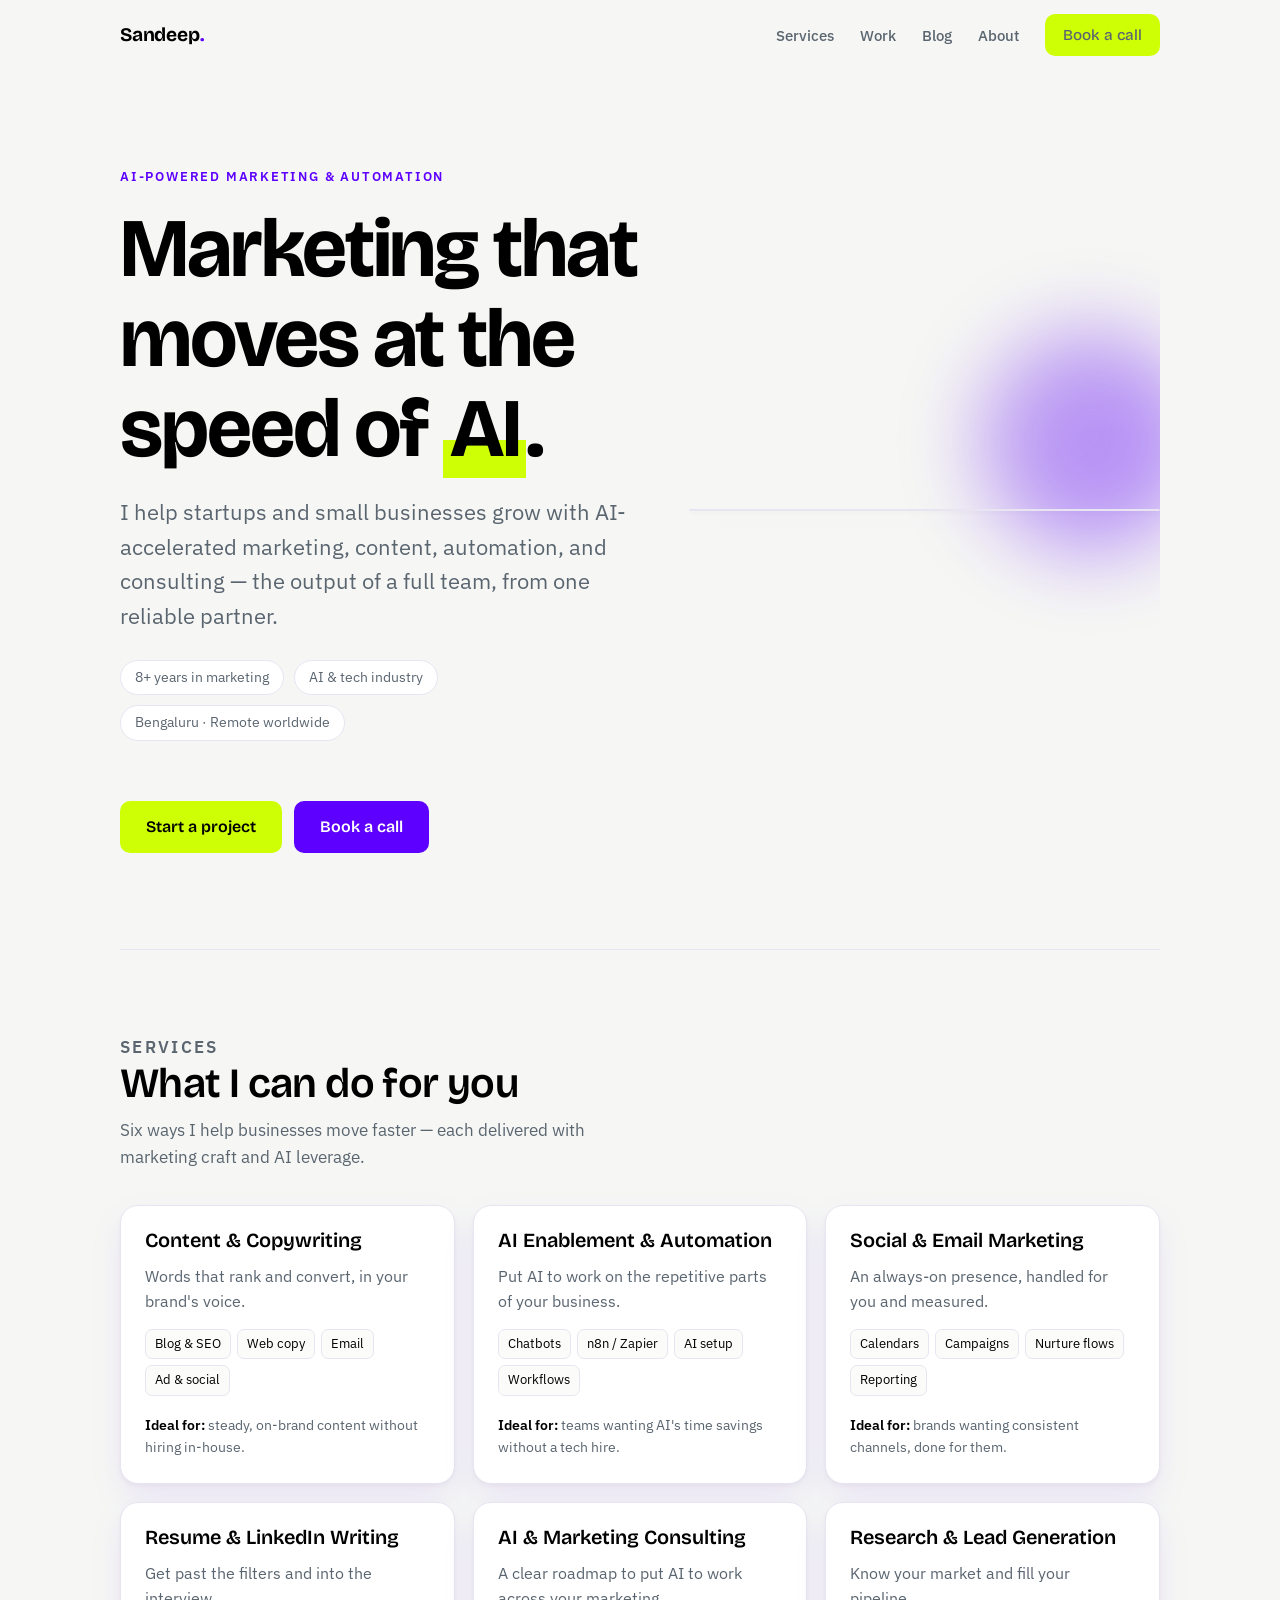
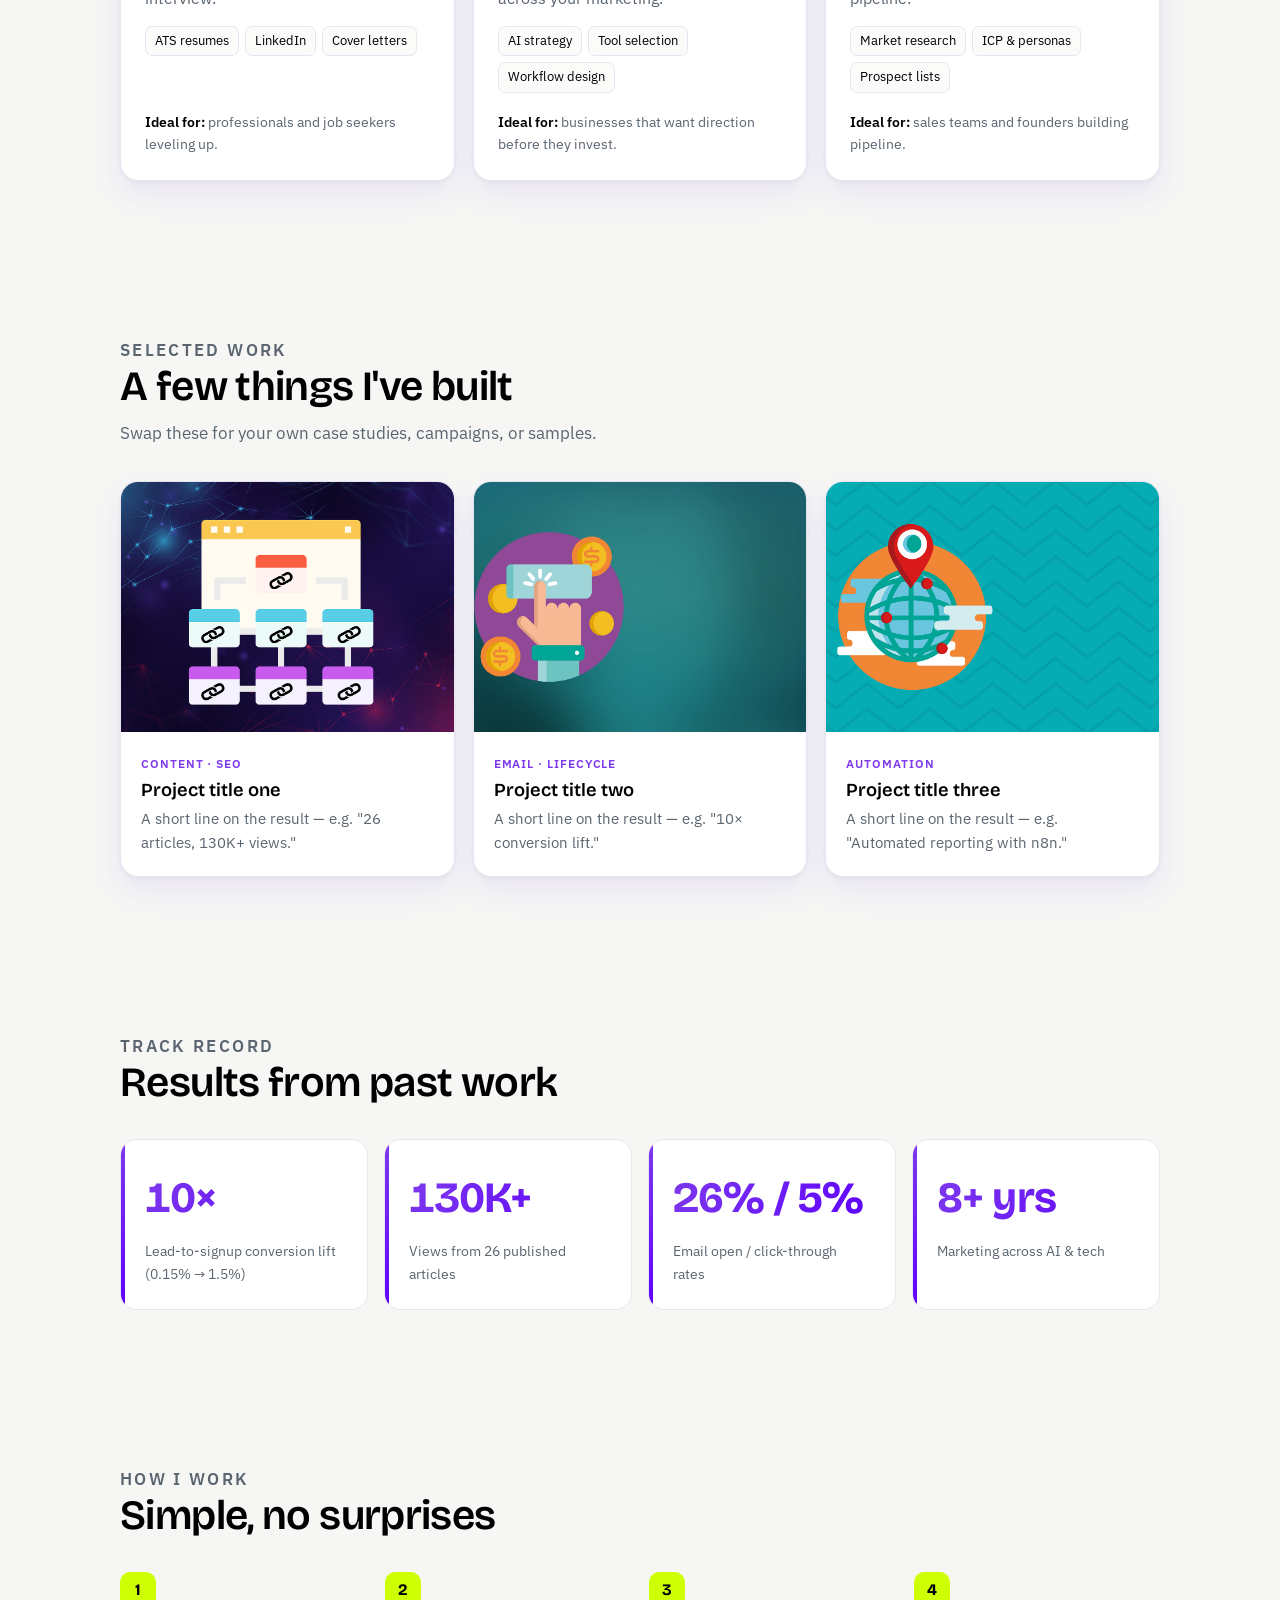
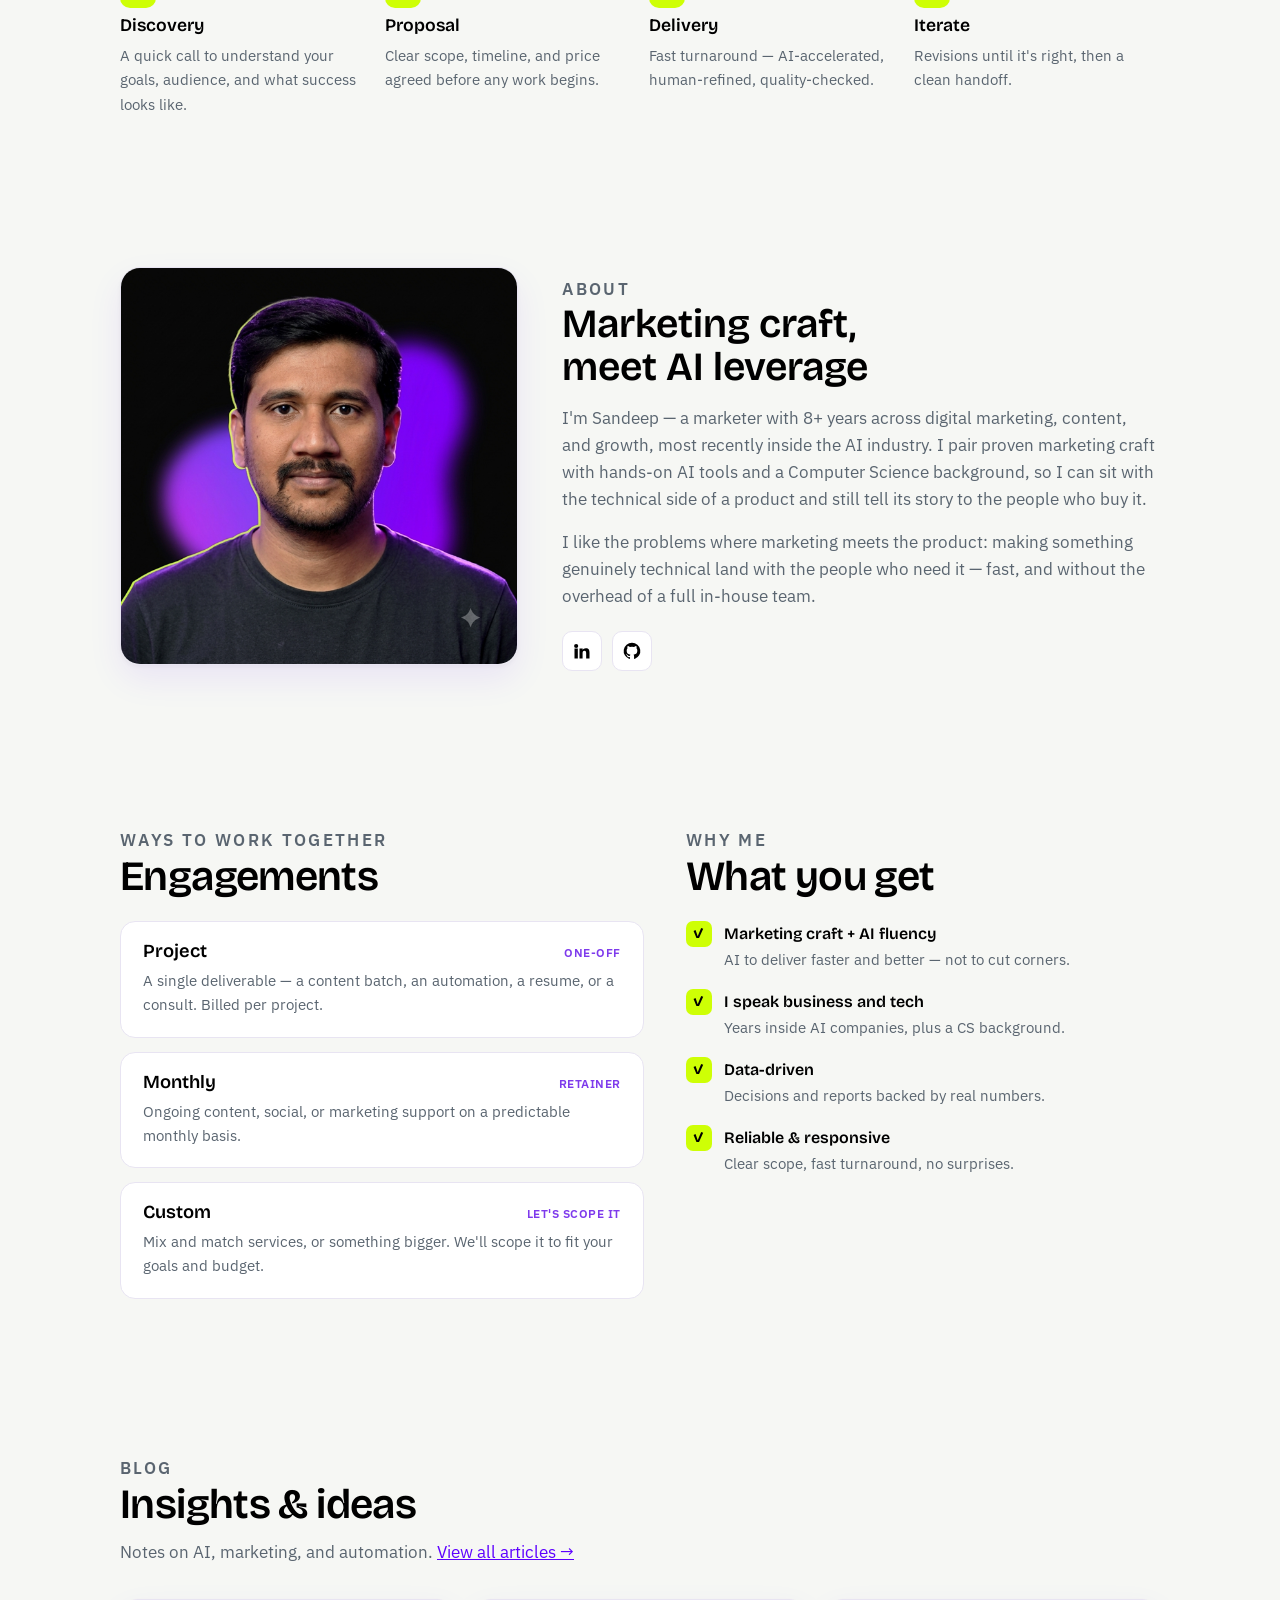
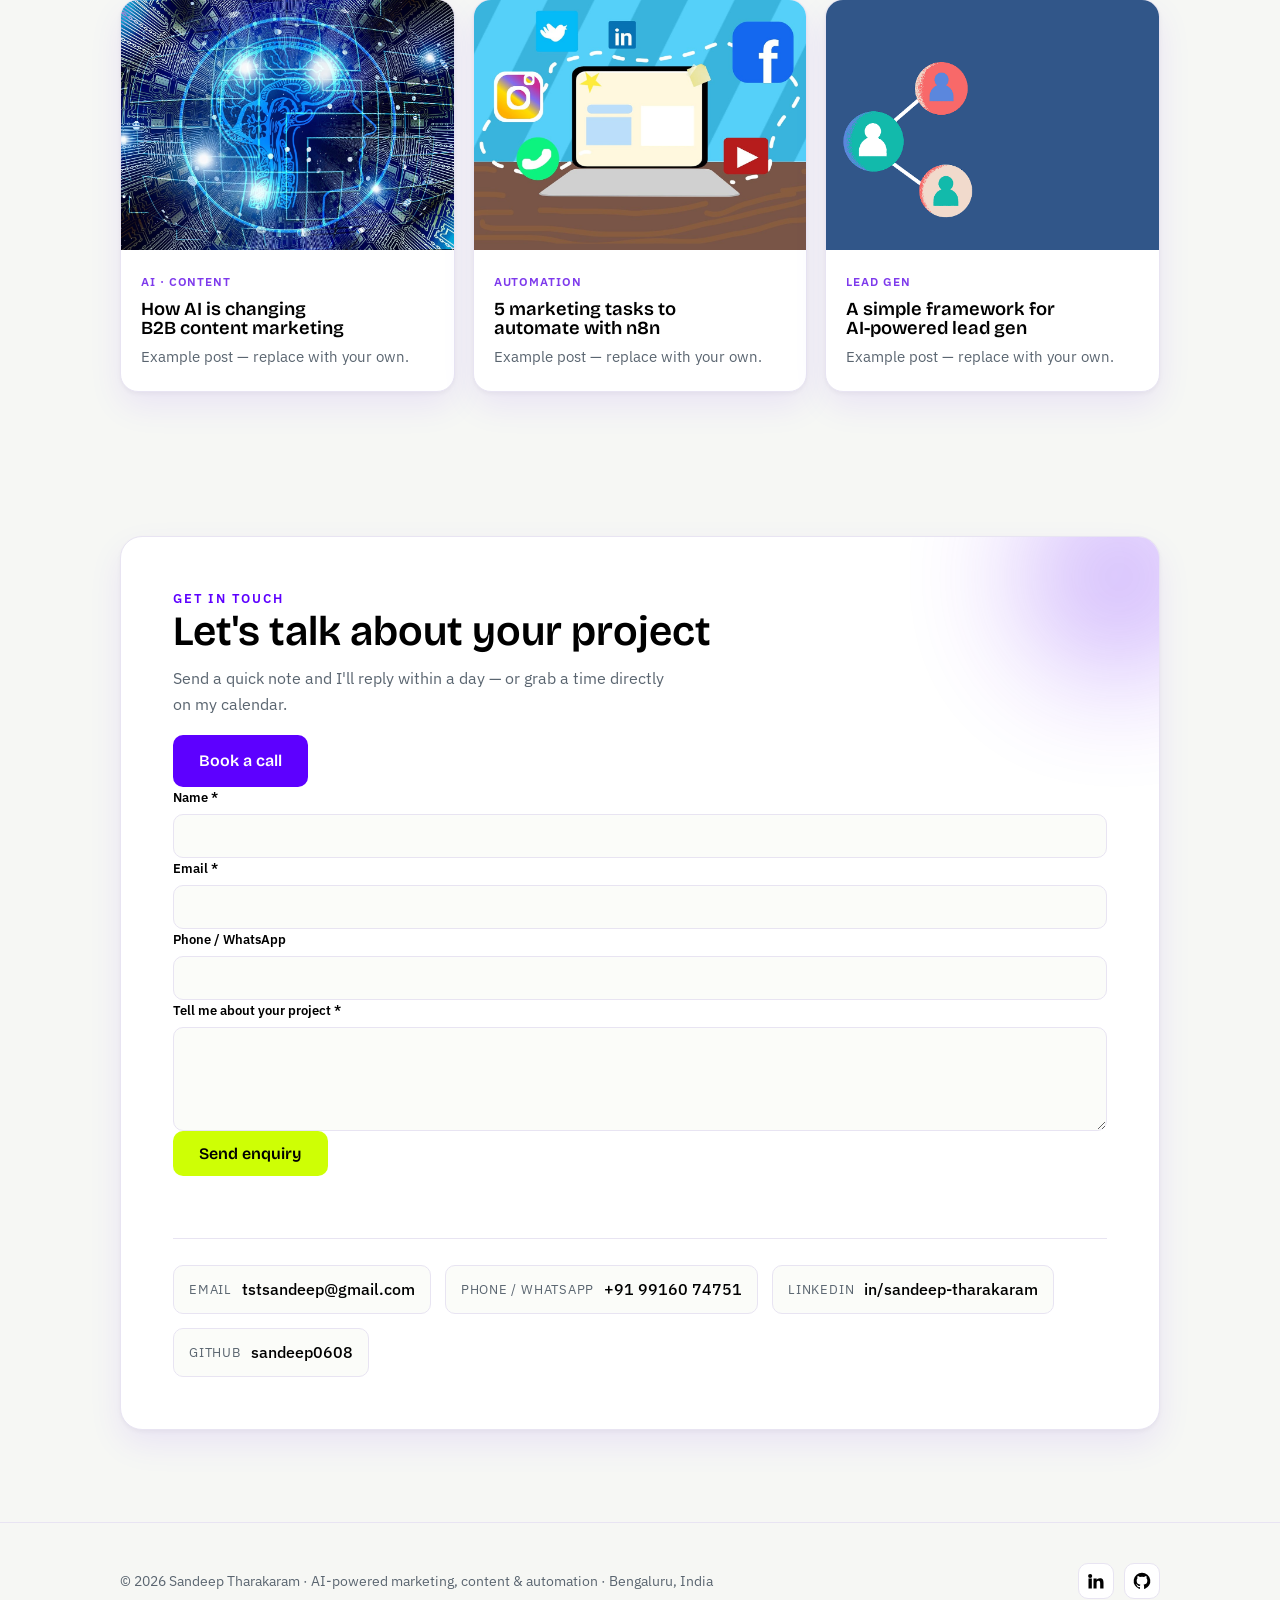
==== index.html @ ce63f451 "Add files via upload" ====
<!doctype html>
<html lang="en">
<head>
<meta charset="utf-8">
<meta name="viewport" content="width=device-width, initial-scale=1, viewport-fit=cover">
<title>Sandeep Tharakaram — AI-Powered Marketing & Automation</title>
<meta name="description" content="Freelance AI-powered marketing, content, automation, and consulting services by Sandeep Tharakaram — Bengaluru, remote worldwide.">
<link rel="icon" href="images/favicon.svg" type="image/svg+xml">
<link rel="preconnect" href="https://fonts.googleapis.com">
<link rel="preconnect" href="https://fonts.gstatic.com" crossorigin>
<link rel="stylesheet" href="https://fonts.googleapis.com/css2?family=Bricolage+Grotesque:opsz,wght@12..96,500;12..96,600;12..96,700&family=IBM+Plex+Sans:wght@400;500;600&display=swap">
<link rel="stylesheet" href="css/style.css">
</head>
<body>

<nav class="nav">
  <div class="wrap nav-in">
    <a class="logo" href="#top">Sandeep<b>.</b></a>
    <div class="nav-links">
      <a href="#services">Services</a>
      <a href="#work">Work</a>
      <a href="blog.html">Blog</a>
      <a href="#about">About</a>
      <a class="btn nav-cta js-calendly" href="https://calendly.com/your-handle" target="_blank" rel="noopener">Book a call</a>
    </div>
  </div>
</nav>

<div class="wrap" id="top">

  <header class="hero">
    <div class="hero-in">
      <div class="reveal">
        <p class="eyebrow">AI-Powered Marketing &amp; Automation</p>
        <h1>Marketing that moves at the speed of <span class="hl">AI</span>.</h1>
        <p class="lede">I help startups and small businesses grow with AI-accelerated marketing, content, automation, and consulting — the output of a full team, from one reliable partner.</p>
        <div class="meta-row">
          <span class="chip">8+ years in marketing</span>
          <span class="chip">AI &amp; tech industry</span>
          <span class="chip">Bengaluru · Remote worldwide</span>
        </div>
        <div class="cta-row">
          <a class="btn" href="#contact">Start a project</a>
          <a class="btn alt js-calendly" href="https://calendly.com/your-handle" target="_blank" rel="noopener">Book a call</a>
        </div>
      </div>
      <div class="hero-art reveal">
        <span class="blob" aria-hidden="true"></span>
        <img src="images/hero.png" alt="">
      </div>
    </div>
  </header>

  <hr class="divider">

  <section id="services">
    <div class="section-head reveal">
      <p class="eyebrow">Services</p>
      <h2>What I can do for you</h2>
      <p>Six ways I help businesses move faster — each delivered with marketing craft and AI leverage.</p>
    </div>
    <div class="grid">
      <article class="card reveal"><!--<div class="card-media"><img src="images/content.jpg" alt=""><span class="ico"><svg viewBox="0 0 24 24"><path d="M4 20l4-1L19 8a2 2 0 0 0-3-3L5 16l-1 4z"/></svg></span></div>--><div class="card-body"><h3>Content &amp; Copywriting</h3><p class="desc">Words that rank and convert, in your brand's voice.</p><ul><li>Blog &amp; SEO</li><li>Web copy</li><li>Email</li><li>Ad &amp; social</li></ul><p class="ideal"><b>Ideal for:</b> steady, on-brand content without hiring in-house.</p></div></article>
      <article class="card reveal"><!--<div class="card-media"><img src="images/Automation.jpg" alt=""><span class="ico"><svg viewBox="0 0 24 24"><path d="M13 2L4 14h7l-1 8 9-12h-7l1-8z"/></svg></span></div>--><div class="card-body"><h3>AI Enablement &amp; Automation</h3><p class="desc">Put AI to work on the repetitive parts of your business.</p><ul><li>Chatbots</li><li>n8n / Zapier</li><li>AI setup</li><li>Workflows</li></ul><p class="ideal"><b>Ideal for:</b> teams wanting AI's time savings without a tech hire.</p></div></article>
      <article class="card reveal"><!--<div class="card-media"><img src="images/social.jpg" alt=""><span class="ico"><svg viewBox="0 0 24 24"><path d="M3 20V10M9 20V4M15 20v-7M21 20V8"/></svg></span></div>--><div class="card-body"><h3>Social &amp; Email Marketing</h3><p class="desc">An always-on presence, handled for you and measured.</p><ul><li>Calendars</li><li>Campaigns</li><li>Nurture flows</li><li>Reporting</li></ul><p class="ideal"><b>Ideal for:</b> brands wanting consistent channels, done for them.</p></div></article>
      <article class="card reveal"><!--<div class="card-media"><img src="images/resume.jpg" alt=""><span class="ico"><svg viewBox="0 0 24 24"><path d="M6 2h9l5 5v15H6zM14 2v6h6"/></svg></span></div>--><div class="card-body"><h3>Resume &amp; LinkedIn Writing</h3><p class="desc">Get past the filters and into the interview.</p><ul><li>ATS resumes</li><li>LinkedIn</li><li>Cover letters</li></ul><p class="ideal"><b>Ideal for:</b> professionals and job seekers leveling up.</p></div></article>
      <article class="card reveal"><!--<div class="card-media"><img src="images/consulting.jpg" alt=""><span class="ico"><svg viewBox="0 0 24 24"><path d="M9 18h6M10 22h4M12 2a7 7 0 0 0-4 12c1 1 1 2 1 3h6c0-1 0-2 1-3a7 7 0 0 0-4-12z"/></svg></span></div>--><div class="card-body"><h3>AI &amp; Marketing Consulting</h3><p class="desc">A clear roadmap to put AI to work across your marketing.</p><ul><li>AI strategy</li><li>Tool selection</li><li>Workflow design</li></ul><p class="ideal"><b>Ideal for:</b> businesses that want direction before they invest.</p></div></article>
      <article class="card reveal"><!--<div class="card-media"><img src="images/research.jpg" alt=""><span class="ico"><svg viewBox="0 0 24 24"><circle cx="11" cy="11" r="7"/><path d="M21 21l-4.3-4.3"/></svg></span></div>--><div class="card-body"><h3>Research &amp; Lead Generation</h3><p class="desc">Know your market and fill your pipeline.</p><ul><li>Market research</li><li>ICP &amp; personas</li><li>Prospect lists</li></ul><p class="ideal"><b>Ideal for:</b> sales teams and founders building pipeline.</p></div></article>
    </div>
  </section>

  <section id="work">
    <div class="section-head reveal">
      <p class="eyebrow">Selected work</p>
      <h2>A few things I've built</h2>
      <p>Swap these for your own case studies, campaigns, or samples.</p>
    </div>
    <div class="work-grid">
      <article class="work reveal"><div class="thumb"><img src="images/work1.png" alt="Project one"></div><div class="body"><span class="tag">Content · SEO</span><h3>Project title one</h3><p>A short line on the result — e.g. "26 articles, 130K+ views."</p></div></article>
      <article class="work reveal"><div class="thumb"><img src="images/work2.png" alt="Project two"></div><div class="body"><span class="tag">Email · Lifecycle</span><h3>Project title two</h3><p>A short line on the result — e.g. "10× conversion lift."</p></div></article>
      <article class="work reveal"><div class="thumb"><img src="images/work3.png" alt="Project three"></div><div class="body"><span class="tag">Automation</span><h3>Project title three</h3><p>A short line on the result — e.g. "Automated reporting with n8n."</p></div></article>
    </div>
  </section>

  <section id="results">
    <div class="section-head reveal"><p class="eyebrow">Track record</p><h2>Results from past work</h2></div>
    <div class="stats">
      <div class="stat reveal"><div class="num">10&times;</div><div class="lab">Lead-to-signup conversion lift (0.15% &rarr; 1.5%)</div></div>
      <div class="stat reveal"><div class="num">130K+</div><div class="lab">Views from 26 published articles</div></div>
      <div class="stat reveal"><div class="num">26% / 5%</div><div class="lab">Email open / click-through rates</div></div>
      <div class="stat reveal"><div class="num">8+ yrs</div><div class="lab">Marketing across AI &amp; tech</div></div>
    </div>
  </section>

  <section id="process">
    <div class="section-head reveal"><p class="eyebrow">How I work</p><h2>Simple, no surprises</h2></div>
    <div class="steps">
      <div class="step reveal"><div class="n">1</div><h3>Discovery</h3><p>A quick call to understand your goals, audience, and what success looks like.</p></div>
      <div class="step reveal"><div class="n">2</div><h3>Proposal</h3><p>Clear scope, timeline, and price agreed before any work begins.</p></div>
      <div class="step reveal"><div class="n">3</div><h3>Delivery</h3><p>Fast turnaround — AI-accelerated, human-refined, quality-checked.</p></div>
      <div class="step reveal"><div class="n">4</div><h3>Iterate</h3><p>Revisions until it's right, then a clean handoff.</p></div>
    </div>
  </section>

  <section id="about">
    <div class="about-in">
      <div class="about-art reveal"><img src="images/profile.png" alt="Sandeep Tharakaram"></div>
      <div class="about-copy reveal">
        <p class="eyebrow">About</p>
        <h2>Marketing craft, meet AI leverage</h2>
        <p>I'm Sandeep — a marketer with 8+ years across digital marketing, content, and growth, most recently inside the AI industry. I pair proven marketing craft with hands-on AI tools and a Computer Science background, so I can sit with the technical side of a product and still tell its story to the people who buy it.</p>
        <p>I like the problems where marketing meets the product: making something genuinely technical land with the people who need it — fast, and without the overhead of a full in-house team.</p>
        <div class="socials">
          <a href="https://www.linkedin.com/in/sandeep-tharakaram" target="_blank" rel="noopener" aria-label="LinkedIn" class="social"><svg viewBox="0 0 24 24" aria-hidden="true"><path d="M4.98 3.5A2.5 2.5 0 1 1 5 8.5a2.5 2.5 0 0 1 0-5zM3 9h4v12H3zM9 9h3.8v1.7h.05c.53-1 1.8-2.05 3.7-2.05C20.4 8.65 21 11 21 14.1V21h-4v-6c0-1.43-.03-3.27-2-3.27-2 0-2.3 1.56-2.3 3.17V21H9z"/></svg></a>
          <a href="https://github.com/sandeep0608" target="_blank" rel="noopener" aria-label="GitHub" class="social"><svg viewBox="0 0 24 24" aria-hidden="true"><path d="M12 2a10 10 0 0 0-3.16 19.49c.5.09.68-.22.68-.48v-1.7c-2.78.6-3.37-1.34-3.37-1.34-.46-1.16-1.11-1.47-1.11-1.47-.91-.62.07-.6.07-.6 1 .07 1.53 1.03 1.53 1.03.9 1.52 2.34 1.08 2.91.83.09-.65.35-1.09.63-1.34-2.22-.25-4.56-1.11-4.56-4.94 0-1.09.39-1.98 1.03-2.68-.1-.26-.45-1.27.1-2.64 0 0 .84-.27 2.75 1.02a9.5 9.5 0 0 1 5 0c1.91-1.29 2.75-1.02 2.75-1.02.55 1.37.2 2.38.1 2.64.64.7 1.03 1.59 1.03 2.68 0 3.84-2.34 4.68-4.57 4.93.36.31.68.92.68 1.85v2.74c0 .27.18.58.69.48A10 10 0 0 0 12 2z"/></svg></a>
        </div>
      </div>
    </div>
  </section>

  <section id="engage">
    <div class="two-col">
      <div class="reveal">
        <div class="section-head" style="margin-bottom:22px"><p class="eyebrow">Ways to work together</p><h2>Engagements</h2></div>
        <div class="pkgs">
          <div class="pkg"><h3>Project <span>One-off</span></h3><p>A single deliverable — a content batch, an automation, a resume, or a consult. Billed per project.</p></div>
          <div class="pkg"><h3>Monthly <span>Retainer</span></h3><p>Ongoing content, social, or marketing support on a predictable monthly basis.</p></div>
          <div class="pkg"><h3>Custom <span>Let's scope it</span></h3><p>Mix and match services, or something bigger. We'll scope it to fit your goals and budget.</p></div>
        </div>
      </div>
      <div class="reveal">
        <div class="section-head" style="margin-bottom:22px"><p class="eyebrow">Why me</p><h2>What you get</h2></div>
        <ul class="why">
          <li><span class="tick">&#10003;</span><div><b>Marketing craft + AI fluency</b><span class="t">AI to deliver faster and better — not to cut corners.</span></div></li>
          <li><span class="tick">&#10003;</span><div><b>I speak business and tech</b><span class="t">Years inside AI companies, plus a CS background.</span></div></li>
          <li><span class="tick">&#10003;</span><div><b>Data-driven</b><span class="t">Decisions and reports backed by real numbers.</span></div></li>
          <li><span class="tick">&#10003;</span><div><b>Reliable &amp; responsive</b><span class="t">Clear scope, fast turnaround, no surprises.</span></div></li>
        </ul>
      </div>
    </div>
  </section>

  <section id="blog">
    <div class="section-head reveal">
      <p class="eyebrow">Blog</p>
      <h2>Insights &amp; ideas</h2>
      <p>Notes on AI, marketing, and automation. <a href="blog.html">View all articles &rarr;</a></p>
    </div>
    <div class="work-grid">
      <a class="work reveal" href="posts/ai-b2b-content-marketing.html"><div class="thumb"><img src="images/blog1.jpg" alt=""></div><div class="body"><span class="tag">AI · Content</span><h3>How AI is changing B2B content marketing</h3><p>Example post — replace with your own.</p></div></a>
      <a class="work reveal" href="posts/automate-marketing-with-n8n.html"><div class="thumb"><img src="images/blog2.jpg" alt=""></div><div class="body"><span class="tag">Automation</span><h3>5 marketing tasks to automate with n8n</h3><p>Example post — replace with your own.</p></div></a>
      <a class="work reveal" href="posts/ai-lead-generation-framework.html"><div class="thumb"><img src="images/blog3.png" alt=""></div><div class="body"><span class="tag">Lead gen</span><h3>A simple framework for AI-powered lead gen</h3><p>Example post — replace with your own.</p></div></a>
    </div>
  </section>

  <section id="contact">
    <div class="contact reveal">
      <p class="eyebrow">Get in touch</p>
      <h2>Let's talk about your project</h2>
      <p class="sub">Send a quick note and I'll reply within a day — or grab a time directly on my calendar.</p>
      <p style="margin-top:18px"><a class="btn alt js-calendly" href="https://calendly.com/your-handle" target="_blank" rel="noopener">Book a call</a></p>

      <form id="leadForm" novalidate>
        <div class="field"><label for="name">Name *</label><input id="name" name="name" autocomplete="name" required></div>
        <div class="field"><label for="email">Email *</label><input id="email" name="email" type="email" autocomplete="email" required></div>
        <div class="field full"><label for="phone">Phone / WhatsApp</label><input id="phone" name="phone" autocomplete="tel"></div>
        <div class="field full"><label for="message">Tell me about your project *</label><textarea id="message" name="message" rows="4" required></textarea></div>
        <input type="text" name="company_website" id="hp" tabindex="-1" autocomplete="off" aria-hidden="true" style="position:absolute;left:-9999px;width:1px;height:1px;opacity:0;">
        <div class="full"><button type="submit" class="btn" id="submitBtn">Send enquiry</button></div>
        <p class="formmsg" id="formMsg" role="status" aria-live="polite"></p>
      </form>

      <div class="contact-list">
        <div class="cline"><span class="k">Email</span><span class="v">tstsandeep@gmail.com</span></div>
        <div class="cline"><span class="k">Phone / WhatsApp</span><span class="v">+91 99160 74751</span></div>
        <div class="cline"><span class="k">LinkedIn</span><a class="v" href="https://www.linkedin.com/in/sandeep-tharakaram" target="_blank" rel="noopener">in/sandeep-tharakaram</a></div>
        <div class="cline"><span class="k">GitHub</span><a class="v" href="https://github.com/sandeep0608" target="_blank" rel="noopener">sandeep0608</a></div>
      </div>
    </div>
  </section>

</div>

<footer>
  <div class="wrap foot-in">
    <span>© <span id="yr"></span> Sandeep Tharakaram · AI-powered marketing, content &amp; automation · Bengaluru, India</span>
    <span class="socials">
      <a href="https://www.linkedin.com/in/sandeep-tharakaram" target="_blank" rel="noopener" aria-label="LinkedIn" class="social"><svg viewBox="0 0 24 24" aria-hidden="true"><path d="M4.98 3.5A2.5 2.5 0 1 1 5 8.5a2.5 2.5 0 0 1 0-5zM3 9h4v12H3zM9 9h3.8v1.7h.05c.53-1 1.8-2.05 3.7-2.05C20.4 8.65 21 11 21 14.1V21h-4v-6c0-1.43-.03-3.27-2-3.27-2 0-2.3 1.56-2.3 3.17V21H9z"/></svg></a>
      <a href="https://github.com/sandeep0608" target="_blank" rel="noopener" aria-label="GitHub" class="social"><svg viewBox="0 0 24 24" aria-hidden="true"><path d="M12 2a10 10 0 0 0-3.16 19.49c.5.09.68-.22.68-.48v-1.7c-2.78.6-3.37-1.34-3.37-1.34-.46-1.16-1.11-1.47-1.11-1.47-.91-.62.07-.6.07-.6 1 .07 1.53 1.03 1.53 1.03.9 1.52 2.34 1.08 2.91.83.09-.65.35-1.09.63-1.34-2.22-.25-4.56-1.11-4.56-4.94 0-1.09.39-1.98 1.03-2.68-.1-.26-.45-1.27.1-2.64 0 0 .84-.27 2.75 1.02a9.5 9.5 0 0 1 5 0c1.91-1.29 2.75-1.02 2.75-1.02.55 1.37.2 2.38.1 2.64.64.7 1.03 1.59 1.03 2.68 0 3.84-2.34 4.68-4.57 4.93.36.31.68.92.68 1.85v2.74c0 .27.18.58.69.48A10 10 0 0 0 12 2z"/></svg></a>
    </span>
  </div>
</footer>

<script src="js/main.js"></script>
</body>
</html>
---- css/style.css ----
/* =============================================================
   Sandeep Tharakaram — site styles
   Palette: neon lime + twin purples on a soft paper base.
   Fonts: Bricolage Grotesque (display) + IBM Plex Sans (body).
   ============================================================= */
:root{
  --bg:#F6F7F4;
  --surface:#FFFFFF;
  --surface-2:#FBFCF9;
  --ink:#000000;        /* headings */
  --body:#5A6570;       /* body text */
  --line:#E8E4F2;       /* faint purple-tinted hairline */
  --lime:#CEFF05;
  --purple:#7E3AEC;
  --violet:#5D00FF;
  --grad:linear-gradient(120deg,#7E3AEC,#5D00FF);
  --shadow:0 2px 4px rgba(16,16,24,.04), 0 14px 34px rgba(94,0,255,.08);
  --shadow-hover:0 6px 14px rgba(94,0,255,.10), 0 22px 50px rgba(94,0,255,.14);
  --font-display:'Bricolage Grotesque','Segoe UI',system-ui,sans-serif;
  --font-body:'IBM Plex Sans',system-ui,-apple-system,sans-serif;
  color-scheme:light;
}

*{box-sizing:border-box;}
html{-webkit-text-size-adjust:100%;scroll-behavior:smooth;}
@media (prefers-reduced-motion:reduce){html{scroll-behavior:auto;}}
body{margin:0;background:var(--bg);color:var(--body);font-family:var(--font-body);line-height:1.6;-webkit-font-smoothing:antialiased;}
img{max-width:100%;display:block;}
h1,h2,h3{font-family:var(--font-display);color:var(--ink);line-height:1.08;text-wrap:balance;margin:0;font-weight:600;}
p{margin:0;}
a{color:var(--violet);}
.wrap{max-width:1080px;margin:0 auto;padding-left:max(20px,env(safe-area-inset-left,0px));padding-right:max(20px,env(safe-area-inset-right,0px));}
.eyebrow{font-size:.8rem;font-weight:600;letter-spacing:.14em;text-transform:uppercase;color:var(--violet);margin:0;}
.hl{background:linear-gradient(transparent 62%, var(--lime) 62%);padding:0 .08em;}

/* ---- Buttons ---- */
.btn{display:inline-block;background:var(--lime);color:#000;font-family:var(--font-display);font-weight:600;font-size:1rem;text-decoration:none;padding:13px 26px;border-radius:10px;border:0;cursor:pointer;box-shadow:0 0 0 rgba(206,255,5,0);transition:transform .16s ease, box-shadow .16s ease;}
.btn:hover{transform:translateY(-2px);box-shadow:0 0 26px rgba(206,255,5,.55);}
.btn:active{transform:translateY(0);}
.btn.alt{background:var(--violet);color:#fff;}
.btn.alt:hover{box-shadow:0 0 26px rgba(94,0,255,.5);}
.btn[disabled]{opacity:.55;cursor:default;transform:none;box-shadow:none;}
:focus-visible{outline:3px solid var(--violet);outline-offset:2px;}

/* ---- Nav ---- */
.nav{position:sticky;top:0;z-index:30;background:rgba(246,247,244,.82);backdrop-filter:saturate(1.4) blur(10px);border-bottom:1px solid transparent;transition:border-color .2s ease, box-shadow .2s ease;}
.nav.scrolled{border-color:var(--line);box-shadow:0 6px 20px rgba(16,16,24,.05);}
.nav-in{display:flex;align-items:center;justify-content:space-between;gap:16px;padding-block:14px;}
.logo{font-family:var(--font-display);font-weight:700;font-size:1.2rem;color:var(--ink);text-decoration:none;letter-spacing:-.01em;}
.logo b{color:var(--violet);}
.nav-links{display:flex;gap:26px;align-items:center;}
.nav-links a{color:var(--body);text-decoration:none;font-size:.95rem;font-weight:500;position:relative;}
.nav-links a::after{content:"";position:absolute;left:0;right:100%;bottom:-4px;height:2px;background:var(--lime);transition:right .2s ease;}
.nav-links a:hover{color:var(--ink);}
.nav-links a:hover::after{right:0;}
.nav-cta{padding:9px 18px;font-size:.92rem;}
@media (max-width:720px){.nav-links a:not(.nav-cta){display:none;}}

/* ---- Hero ---- */
.hero{position:relative;overflow:hidden;}
.hero-in{display:grid;grid-template-columns:1.05fr .95fr;gap:48px;align-items:center;padding-block:clamp(48px,8vw,96px);}
.hero h1{font-size:clamp(2.9rem,8vw,5.2rem);font-weight:700;letter-spacing:-.025em;margin-top:16px;}
.hero .lede{font-size:clamp(1.1rem,2.4vw,1.35rem);color:var(--body);max-width:46ch;margin-top:22px;}
.meta-row{display:flex;flex-wrap:wrap;gap:10px;margin-top:26px;}
.chip{font-size:.85rem;color:var(--body);border:1px solid var(--line);border-radius:999px;padding:6px 14px;background:var(--surface);}
.hero .btn{margin-top:30px;}
.hero-art{position:relative;}
.hero-art img{width:100%;border-radius:22px;border:1px solid var(--line);box-shadow:var(--shadow);}
.blob{position:absolute;inset:auto -40px -40px auto;width:220px;height:220px;background:var(--grad);filter:blur(42px);opacity:.45;border-radius:50%;z-index:-1;animation:float 9s ease-in-out infinite;}
@keyframes float{0%,100%{transform:translateY(0) scale(1);}50%{transform:translateY(-22px) scale(1.08);}}

section{padding-block:clamp(44px,7vw,72px);}
.section-head{max-width:48ch;margin-bottom:34px;}
.section-head h2{font-size:clamp(1.8rem,4.6vw,2.6rem);letter-spacing:-.015em;}
.section-head p{color:var(--body);margin-top:12px;font-size:1.05rem;}
.divider{height:1px;background:var(--line);border:0;margin:0;}

/* ---- Services ---- */
.grid{display:grid;grid-template-columns:repeat(3,1fr);gap:18px;}
.card{background:var(--surface);border:1px solid var(--line);border-radius:18px;overflow:hidden;box-shadow:var(--shadow);display:flex;flex-direction:column;transition:transform .18s ease, box-shadow .18s ease, border-color .18s ease;}
.card:hover{transform:translateY(-4px);box-shadow:var(--shadow-hover);border-color:var(--purple);}
.card:hover .card-media img{transform:scale(1.05);}
.card-media{position:relative;aspect-ratio:16/10;background:var(--surface-2);overflow:hidden;}
.card-media img{width:100%;height:100%;object-fit:cover;display:block;transition:transform .4s ease;}
.card-body{padding:24px;display:flex;flex-direction:column;gap:12px;flex:1;}
.ico{position:absolute;left:14px;bottom:14px;width:44px;height:44px;border-radius:12px;background:var(--grad);display:flex;align-items:center;justify-content:center;box-shadow:0 6px 16px rgba(94,0,255,.35);}
.ico svg{width:23px;height:23px;stroke:#fff;fill:none;stroke-width:2;}
.card h3{font-size:1.25rem;}
.card .desc{color:var(--body);}
.card ul{margin:2px 0 0;padding:0;list-style:none;display:flex;flex-wrap:wrap;gap:6px;}
.card li{font-size:.8rem;color:var(--ink);background:var(--surface-2);border:1px solid var(--line);border-radius:7px;padding:4px 9px;}
.ideal{font-size:.88rem;color:var(--body);margin-top:auto;padding-top:6px;}
.ideal b{color:var(--ink);font-weight:600;}

/* ---- Work / showcase ---- */
.work-grid{display:grid;grid-template-columns:repeat(3,1fr);gap:18px;}
.work{background:var(--surface);border:1px solid var(--line);border-radius:18px;overflow:hidden;box-shadow:var(--shadow);transition:transform .18s ease, box-shadow .18s ease;}
.work:hover{transform:translateY(-4px);box-shadow:var(--shadow-hover);}
.work .thumb{aspect-ratio:4/3;overflow:hidden;background:var(--surface-2);}
.work .thumb img{width:100%;height:100%;object-fit:cover;transition:transform .4s ease;}
.work:hover .thumb img{transform:scale(1.05);}
.work .body{padding:18px 20px 22px;}
.work .tag{font-size:.72rem;font-weight:600;letter-spacing:.08em;text-transform:uppercase;color:var(--purple);}
.work h3{font-size:1.15rem;margin-top:6px;}
.work p{color:var(--body);font-size:.92rem;margin-top:6px;}

/* ---- Stats ---- */
.stats{display:grid;grid-template-columns:repeat(4,1fr);gap:16px;}
.stat{background:var(--surface);border:1px solid var(--line);border-radius:16px;padding:24px;position:relative;overflow:hidden;}
.stat::before{content:"";position:absolute;left:0;top:0;bottom:0;width:4px;background:var(--grad);}
.stat .num{font-family:var(--font-display);font-weight:700;font-size:clamp(1.9rem,5vw,2.7rem);letter-spacing:-.02em;font-variant-numeric:tabular-nums;background:var(--grad);-webkit-background-clip:text;background-clip:text;color:transparent;}
.stat .lab{font-size:.9rem;color:var(--body);margin-top:6px;}

/* ---- Process ---- */
.steps{display:grid;grid-template-columns:repeat(4,1fr);gap:18px;}
.step{display:flex;flex-direction:column;gap:8px;}
.step .n{font-family:var(--font-display);font-weight:700;font-size:1rem;color:#000;background:var(--lime);width:36px;height:36px;border-radius:10px;display:flex;align-items:center;justify-content:center;}
.step h3{font-size:1.1rem;}
.step p{color:var(--body);font-size:.95rem;}

/* ---- About ---- */
.about-in{display:grid;grid-template-columns:.8fr 1.2fr;gap:44px;align-items:center;}
.about-art img{width:100%;border-radius:20px;border:1px solid var(--line);box-shadow:var(--shadow);}
.about-copy h2{font-size:clamp(1.8rem,4.5vw,2.5rem);}
.about-copy p{color:var(--body);margin-top:16px;font-size:1.05rem;}

/* ---- Engagements + Why ---- */
.two-col{display:grid;grid-template-columns:1.05fr .95fr;gap:42px;align-items:start;}
.pkgs{display:flex;flex-direction:column;gap:14px;}
.pkg{background:var(--surface);border:1px solid var(--line);border-radius:15px;padding:20px 22px;transition:border-color .18s ease;}
.pkg:hover{border-color:var(--purple);}
.pkg h3{font-size:1.15rem;display:flex;align-items:baseline;justify-content:space-between;gap:12px;}
.pkg h3 span{font-family:var(--font-body);font-size:.78rem;font-weight:600;color:var(--purple);letter-spacing:.04em;text-transform:uppercase;}
.pkg p{color:var(--body);margin-top:6px;font-size:.95rem;}
.why{list-style:none;margin:0;padding:0;display:flex;flex-direction:column;gap:18px;}
.why li{display:flex;gap:12px;}
.why .tick{flex:none;width:26px;height:26px;border-radius:7px;background:var(--lime);color:#000;display:flex;align-items:center;justify-content:center;font-weight:700;font-size:.85rem;}
.why b{font-family:var(--font-display);font-weight:600;color:var(--ink);}
.why span.t{color:var(--body);font-size:.95rem;display:block;}

/* ---- Contact ---- */
.contact{background:var(--surface);border:1px solid var(--line);border-radius:22px;padding:clamp(28px,5vw,52px);box-shadow:var(--shadow);position:relative;overflow:hidden;}
.contact::after{content:"";position:absolute;right:-60px;top:-60px;width:200px;height:200px;background:var(--grad);filter:blur(60px);opacity:.3;border-radius:50%;}
.contact h2{font-size:clamp(1.9rem,4.6vw,2.6rem);}
.contact p.sub{color:var(--body);margin-top:12px;max-width:50ch;}
.form{display:grid;grid-template-columns:1fr 1fr;gap:16px;margin-top:28px;position:relative;}
.field{display:flex;flex-direction:column;gap:6px;min-width:0;}
.field.full,.form .full{grid-column:1 / -1;}
label{font-size:.82rem;font-weight:600;color:var(--ink);}
input,select,textarea{font-family:var(--font-body);font-size:1rem;color:var(--ink);background:var(--surface-2);border:1px solid var(--line);border-radius:10px;padding:11px 13px;width:100%;}
input:focus,select:focus,textarea:focus{outline:2px solid var(--violet);outline-offset:1px;border-color:var(--violet);}
textarea{resize:vertical;}
.formmsg{margin-top:14px;font-size:.95rem;min-height:1.2em;}
.formmsg.ok{color:var(--violet);font-weight:600;}
.formmsg.err{color:#C0392B;}
.contact-list{display:flex;flex-wrap:wrap;gap:14px;margin-top:30px;padding-top:26px;border-top:1px solid var(--line);}
.cline{display:flex;align-items:center;gap:10px;background:var(--surface-2);border:1px solid var(--line);border-radius:10px;padding:11px 15px;font-size:.98rem;}
.cline .k{color:var(--body);font-size:.8rem;text-transform:uppercase;letter-spacing:.06em;}
.cline .v{font-weight:500;color:var(--ink);user-select:all;word-break:break-all;}
.cline a.v{text-decoration:none;color:var(--ink);}

footer{padding-block:40px 56px;color:var(--body);font-size:.85rem;border-top:1px solid var(--line);margin-top:20px;}

/* ---- Scroll reveal (progressive; content visible without JS) ---- */
.js .reveal{opacity:0;transform:translateY(18px);transition:opacity .6s ease, transform .6s ease;}
.js .reveal.in{opacity:1;transform:none;}
@media (prefers-reduced-motion:reduce){.js .reveal{opacity:1!important;transform:none!important;transition:none!important;}}

/* ---- Responsive ---- */
@media (max-width:900px){
  .grid,.work-grid{grid-template-columns:repeat(2,1fr);}
  .hero-in,.about-in,.two-col{grid-template-columns:1fr;}
  .about-art{max-width:420px;}
}
@media (max-width:620px){
  .grid,.work-grid,.stats,.steps,.form{grid-template-columns:1fr;}
  .stats{grid-template-columns:repeat(2,1fr);}
}

/* ---- CTA row, socials, footer, blog, article (added) ---- */
.cta-row{display:flex;flex-wrap:wrap;gap:12px;margin-top:30px;}
a.work{text-decoration:none;color:inherit;display:block;}

.socials{display:inline-flex;gap:10px;margin-top:22px;}
.social{width:40px;height:40px;border-radius:10px;border:1px solid var(--line);background:var(--surface);display:flex;align-items:center;justify-content:center;transition:transform .16s ease, box-shadow .16s ease, border-color .16s ease;}
.social svg{width:20px;height:20px;fill:var(--ink);}
.social:hover{transform:translateY(-2px);border-color:var(--violet);box-shadow:0 0 18px rgba(94,0,255,.25);}

.foot-in{display:flex;flex-wrap:wrap;gap:16px;align-items:center;justify-content:space-between;}
footer .socials{margin-top:0;}
footer .social{width:36px;height:36px;}

/* Blog index + article pages */
.page-hero{padding-block:clamp(44px,8vw,80px) clamp(10px,3vw,24px);}
.page-hero h1{font-size:clamp(2.4rem,7vw,3.6rem);letter-spacing:-.02em;margin-top:14px;}
.page-hero p{color:var(--body);margin-top:16px;font-size:1.1rem;max-width:52ch;}
.article{max-width:720px;margin:0 auto;padding-block:clamp(36px,6vw,64px);}
.article .eyebrow{margin-bottom:14px;}
.article h1{font-size:clamp(2.1rem,6vw,3.2rem);letter-spacing:-.02em;}
.article .post-meta{color:var(--body);font-size:.95rem;margin-top:14px;display:flex;gap:14px;flex-wrap:wrap;align-items:center;}
.article .post-meta .dot{width:4px;height:4px;border-radius:50%;background:var(--purple);}
.article .lead{font-size:1.2rem;color:var(--ink);margin-top:26px;line-height:1.5;}
.prose{margin-top:28px;}
.prose h2{font-size:1.6rem;margin-top:38px;letter-spacing:-.01em;}
.prose h3{font-size:1.25rem;margin-top:28px;}
.prose p{margin-top:16px;color:var(--body);font-size:1.05rem;}
.prose ul,.prose ol{margin-top:16px;padding-left:22px;color:var(--body);font-size:1.05rem;}
.prose li{margin-top:8px;}
.prose a{color:var(--violet);}
.prose blockquote{margin:26px 0;padding:14px 20px;border-left:4px solid var(--lime);background:var(--surface);border-radius:0 10px 10px 0;color:var(--ink);}
.back-link{display:inline-block;margin-top:40px;color:var(--violet);text-decoration:none;font-weight:600;}
.back-link:hover{text-decoration:underline;}

@media (max-width:620px){
  .foot-in{flex-direction:column;align-items:flex-start;}
}
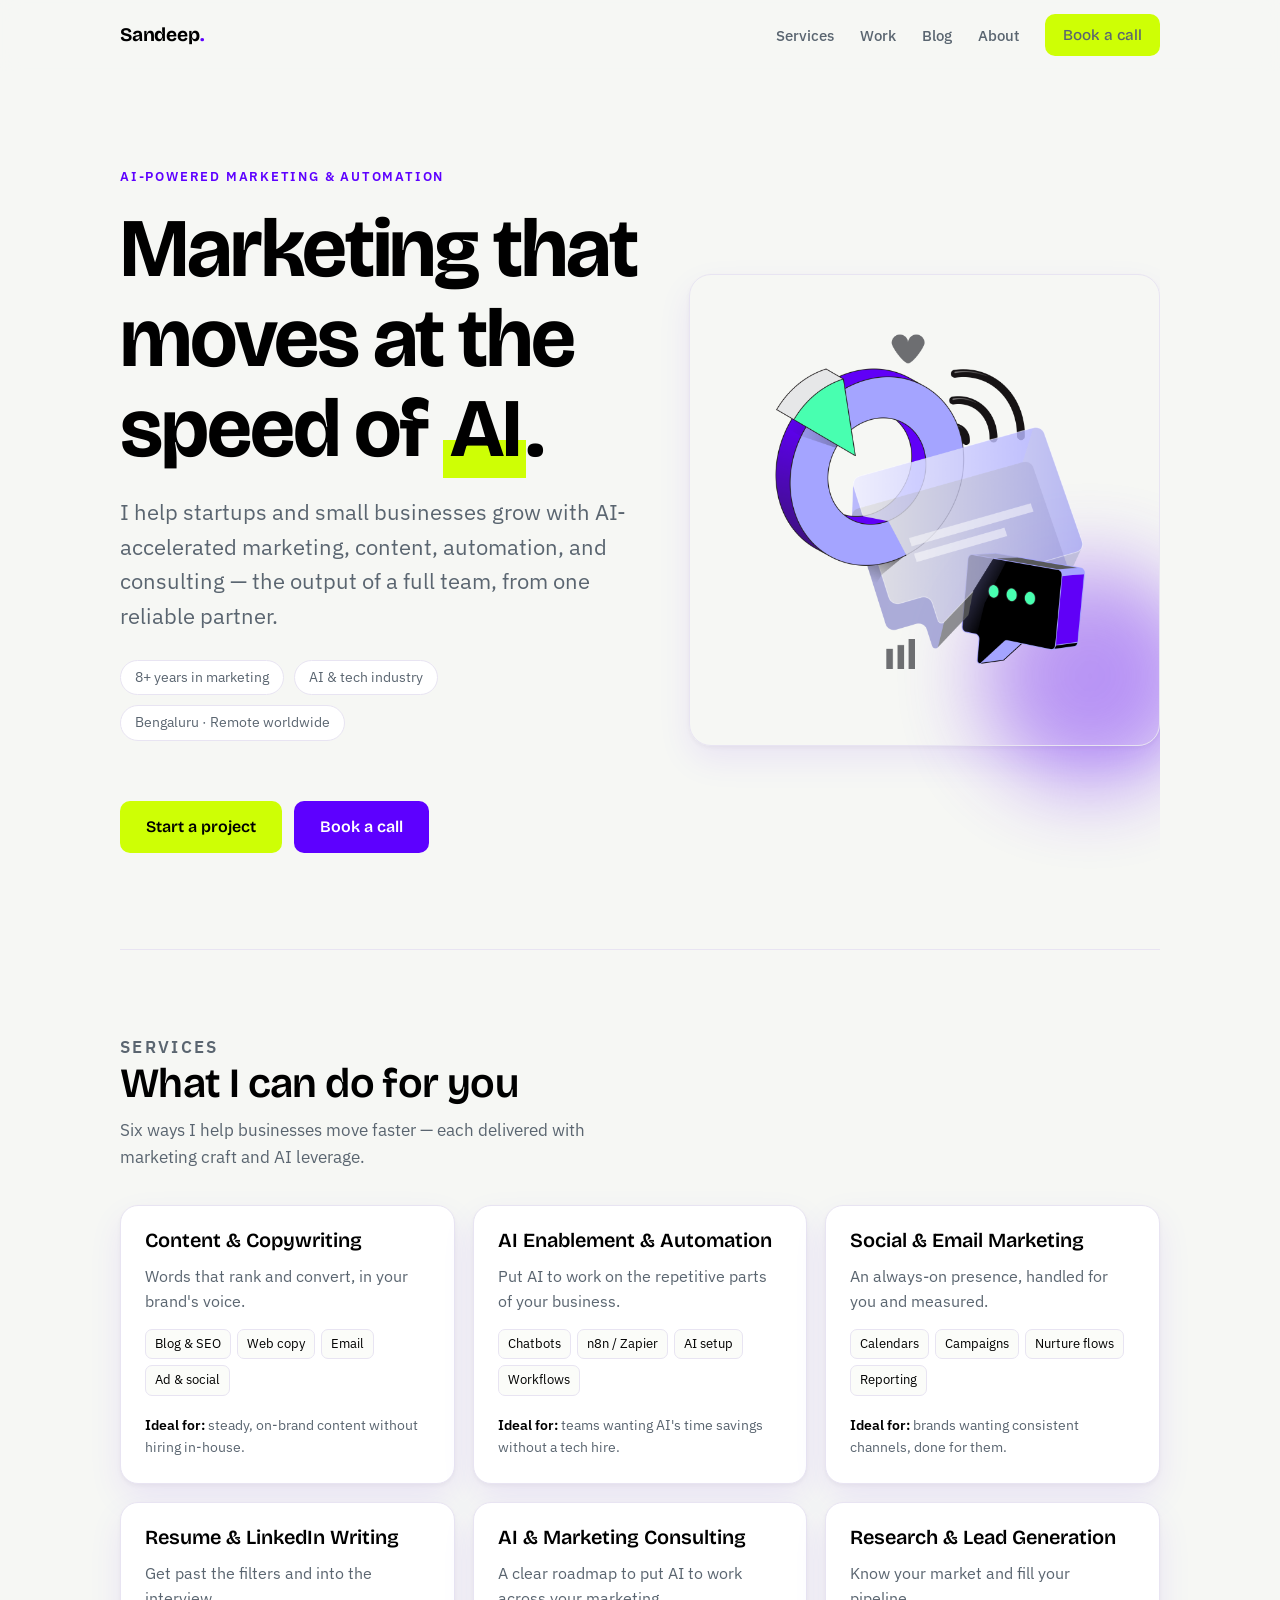
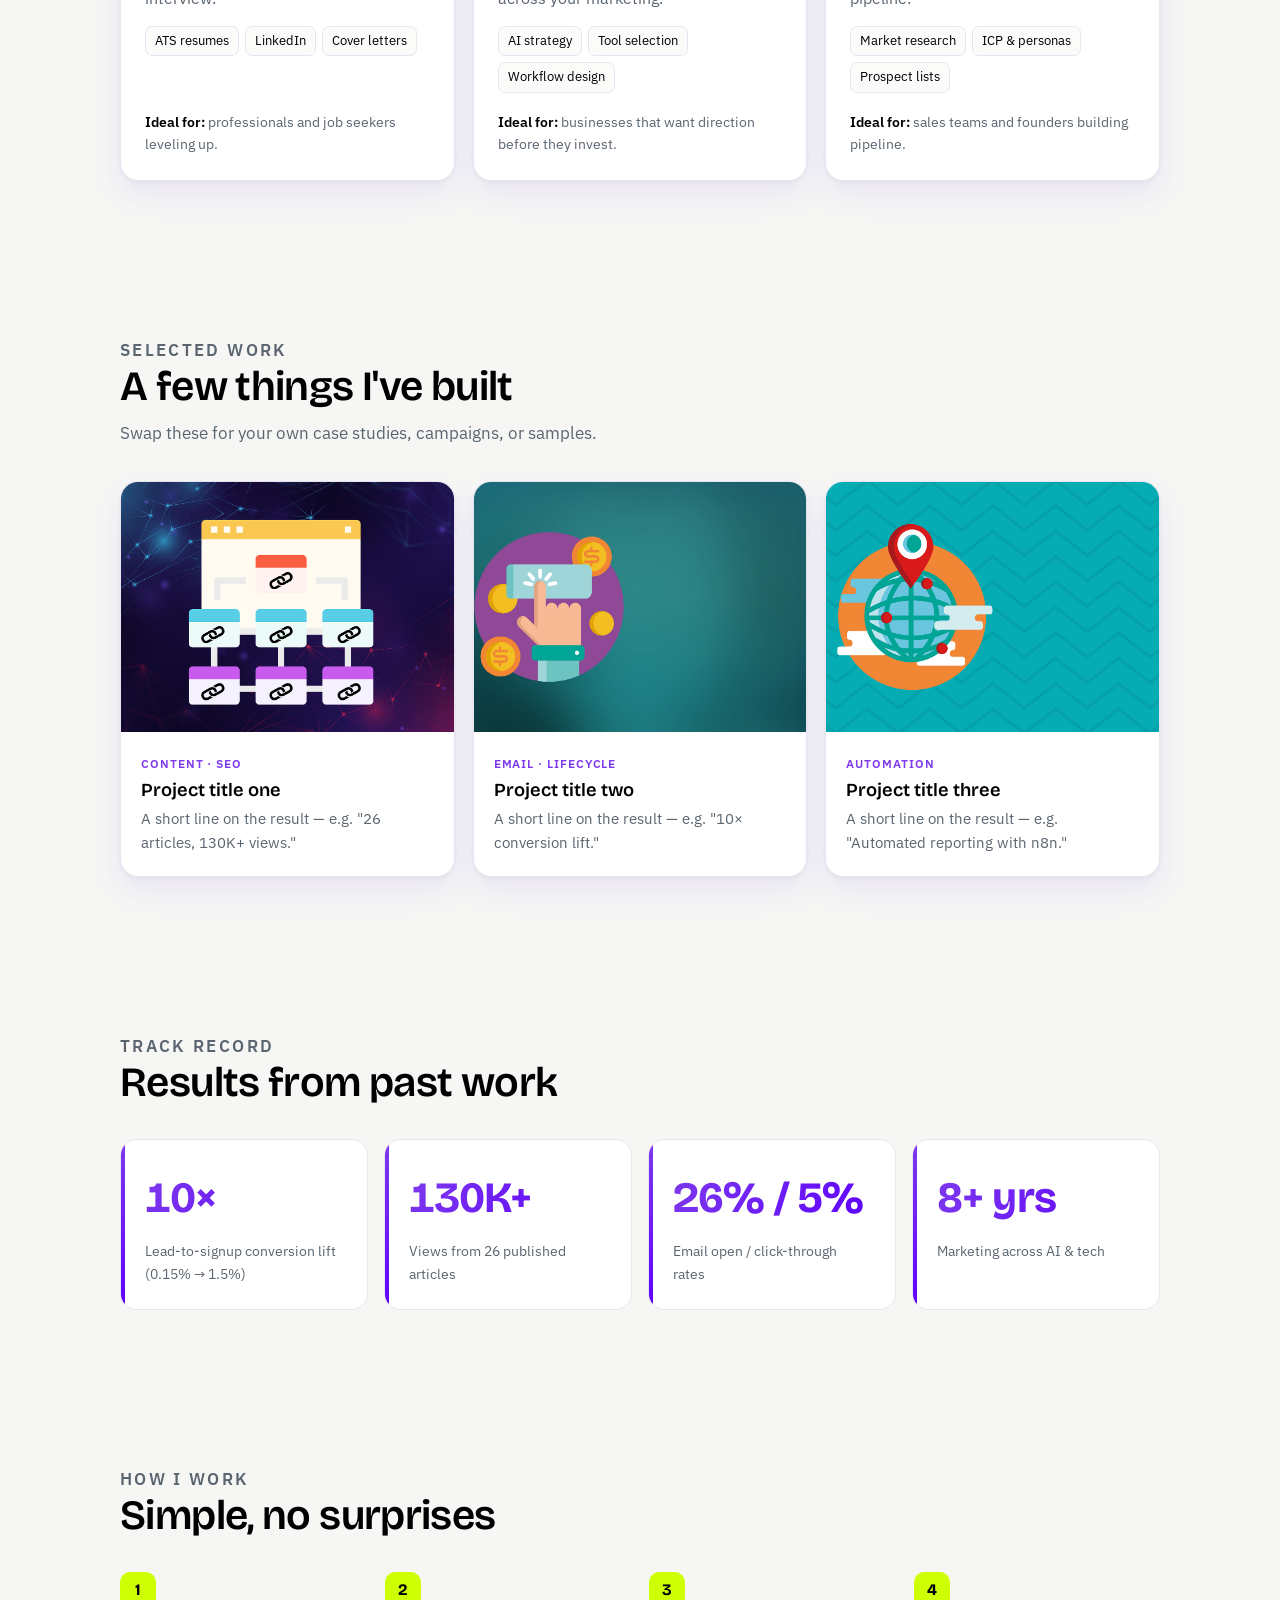
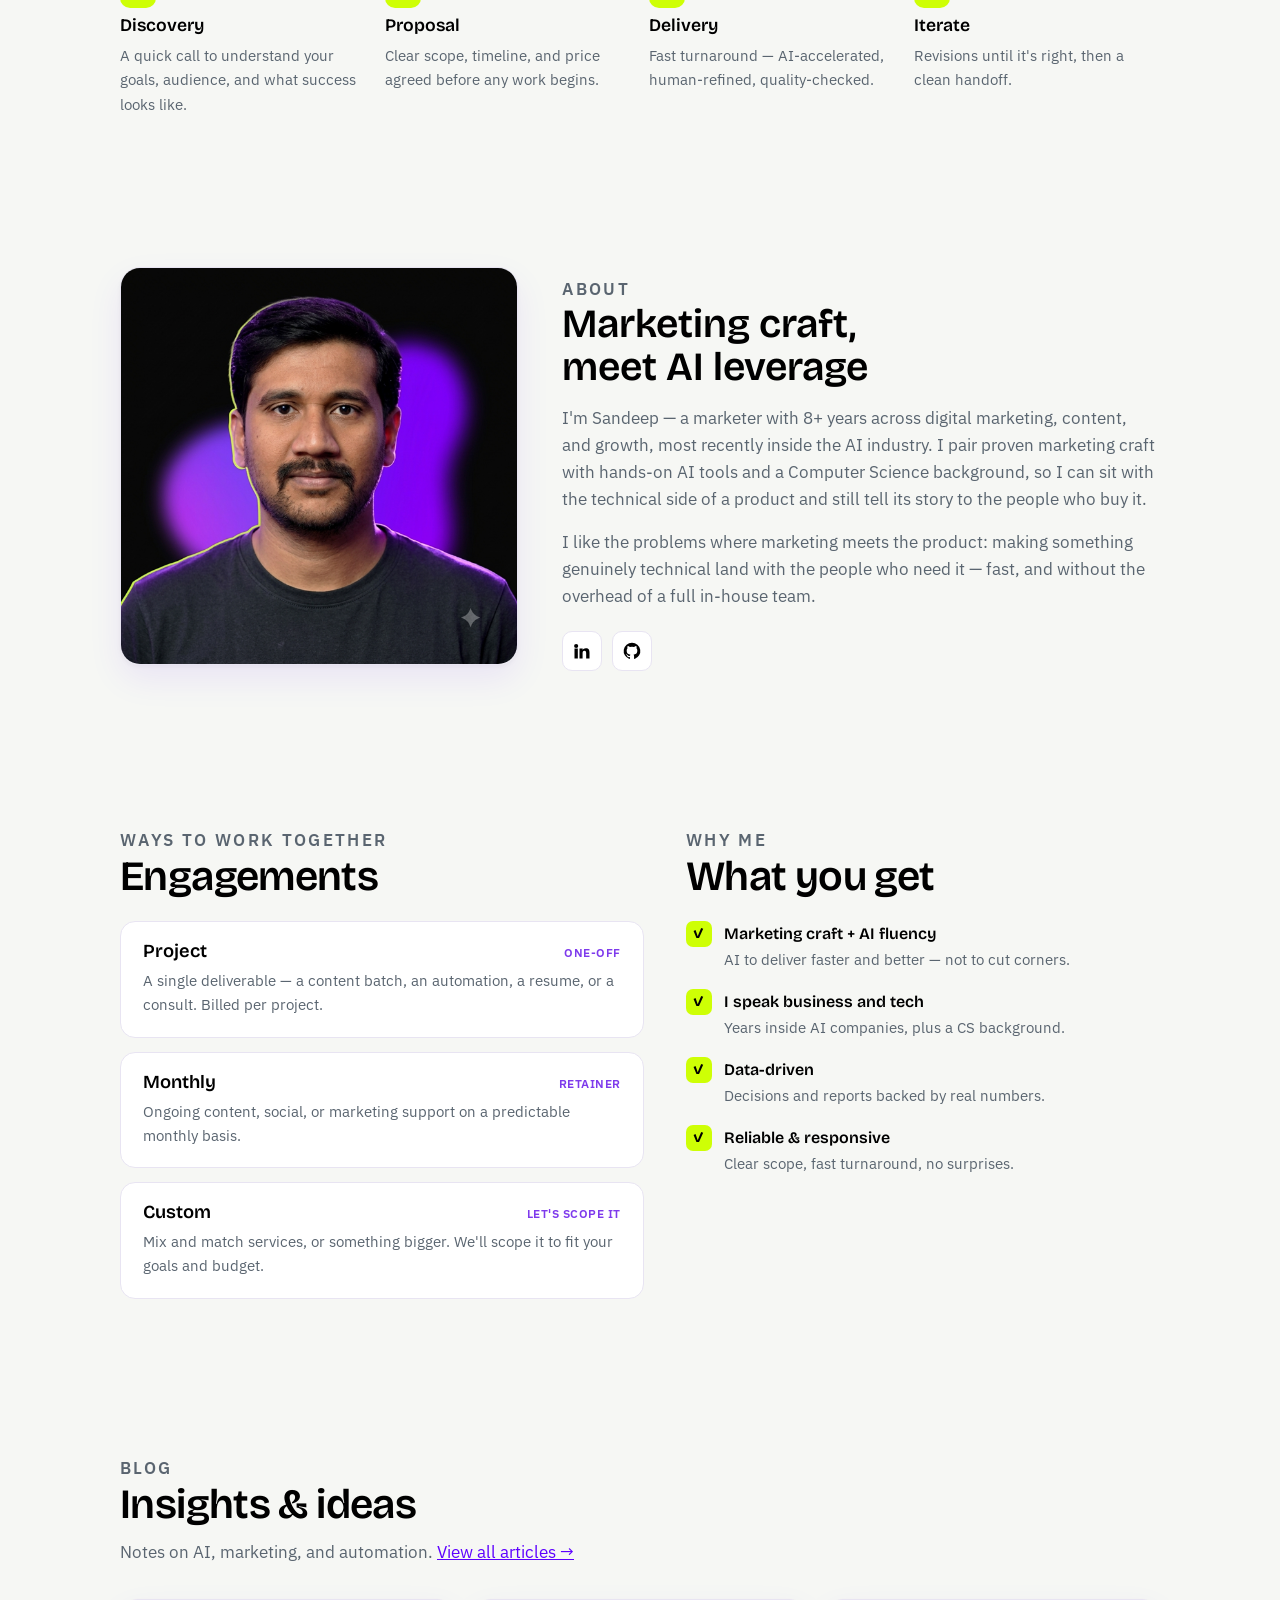
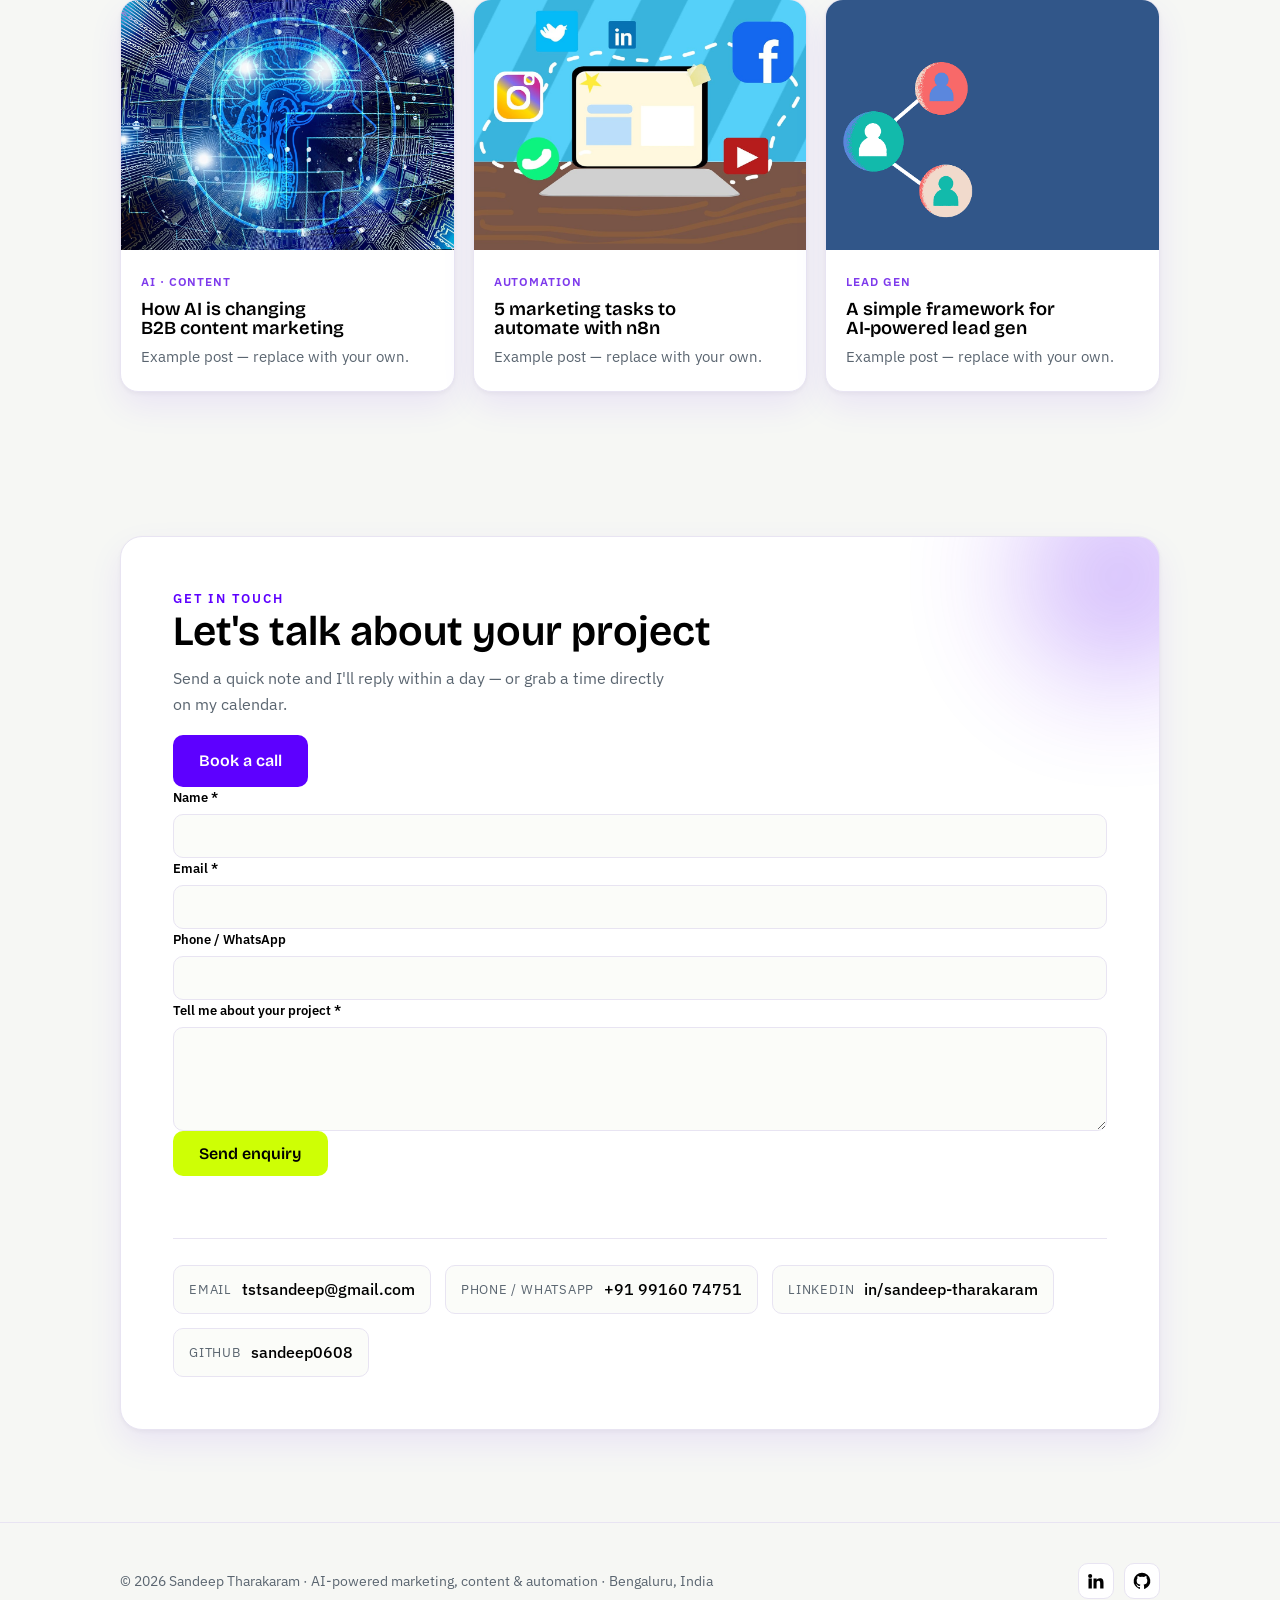
==== commit 6e949f07: "Update image source and alt text in index.html Updated Image name" ====
--- a/index.html
+++ b/index.html
@@ -46,7 +46,7 @@
       </div>
       <div class="hero-art reveal">
         <span class="blob" aria-hidden="true"></span>
-        <img src="images/hero.png" alt="">
+        <img src="images/Hero.png" alt="Hero Image">
       </div>
     </div>
   </header>
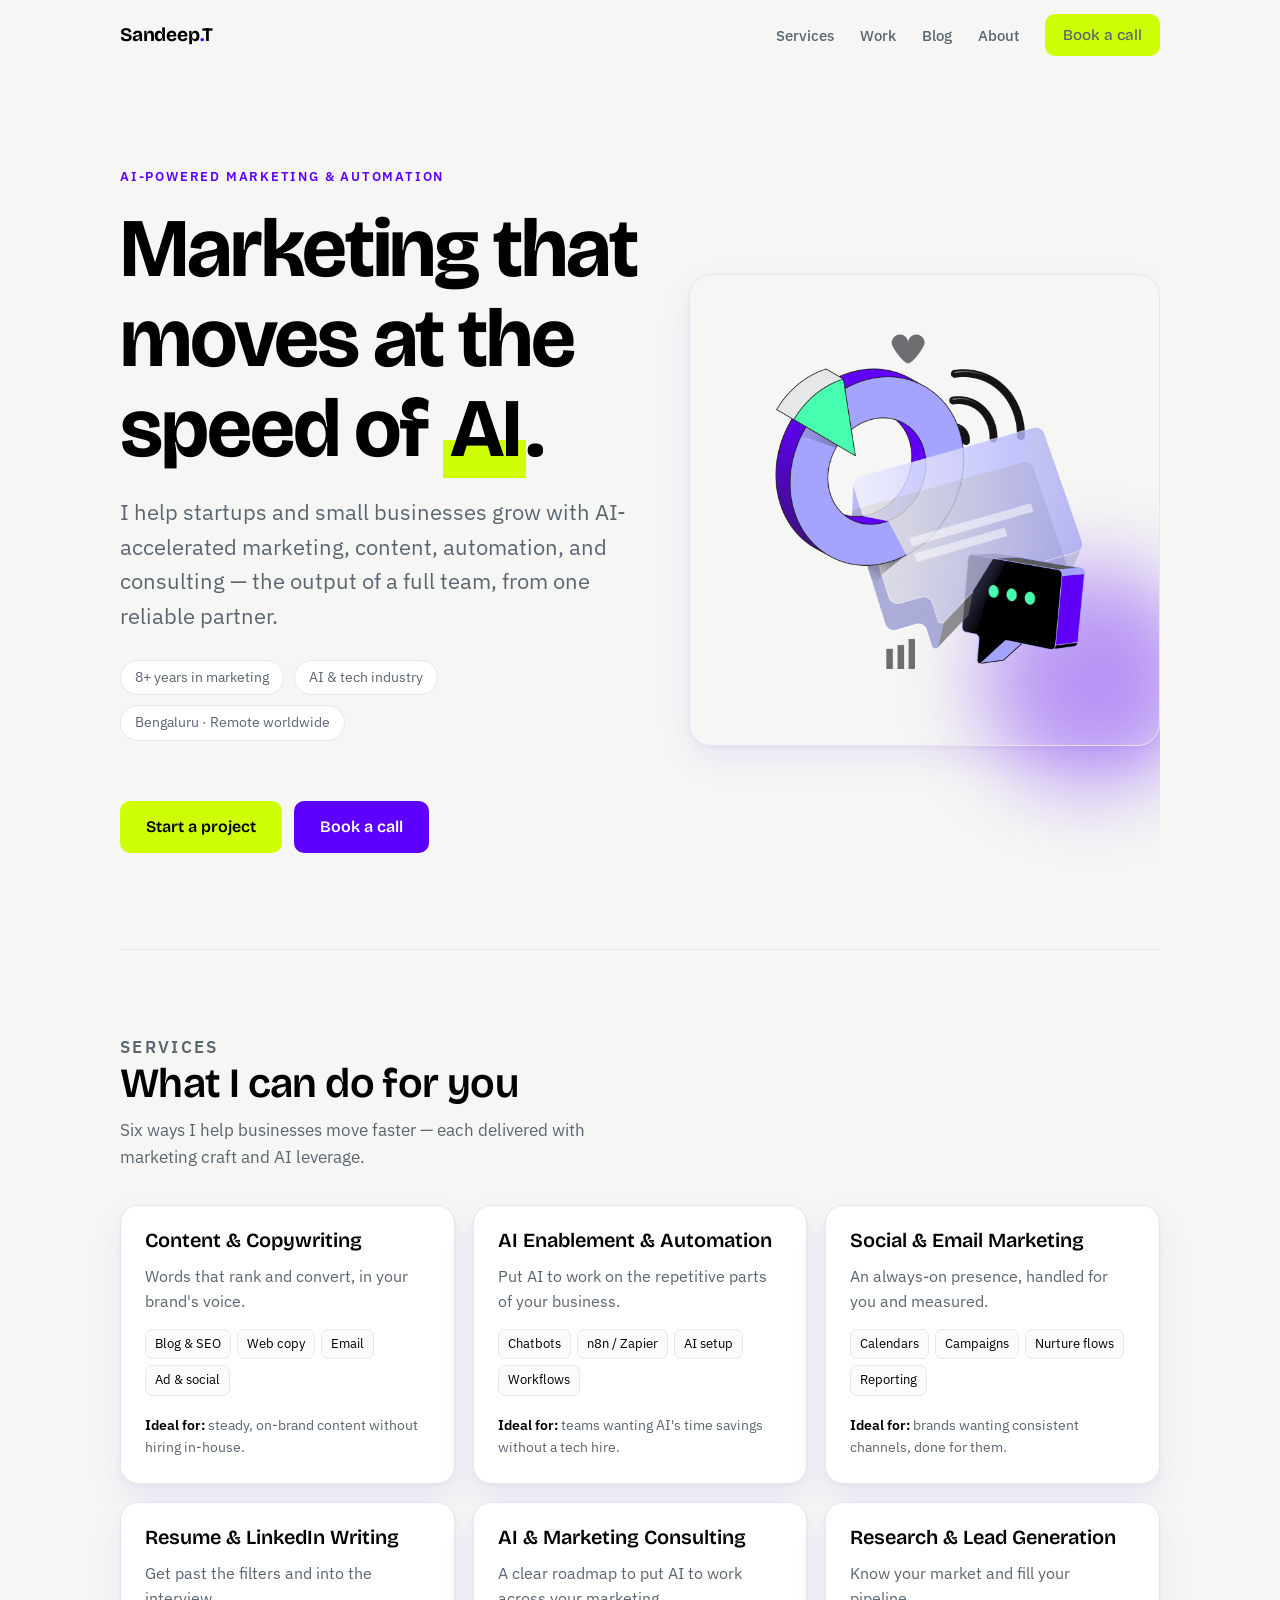
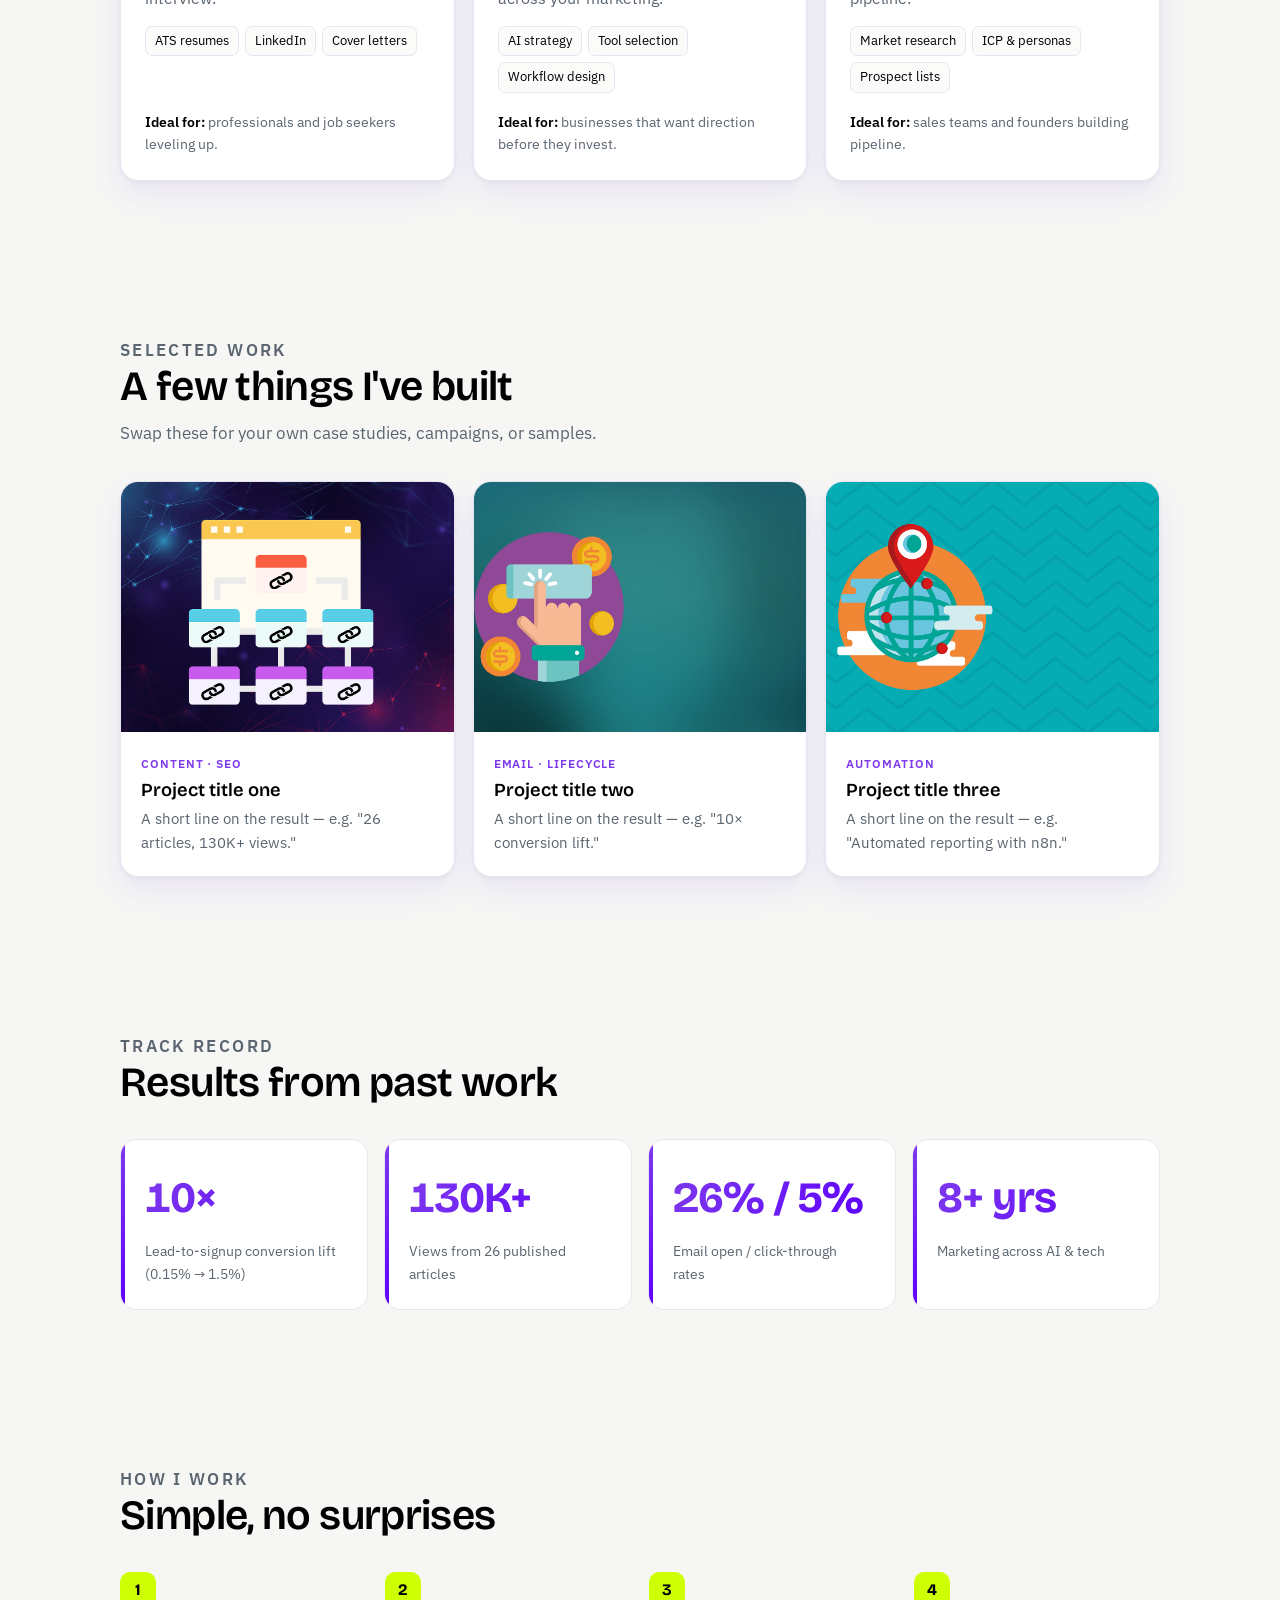
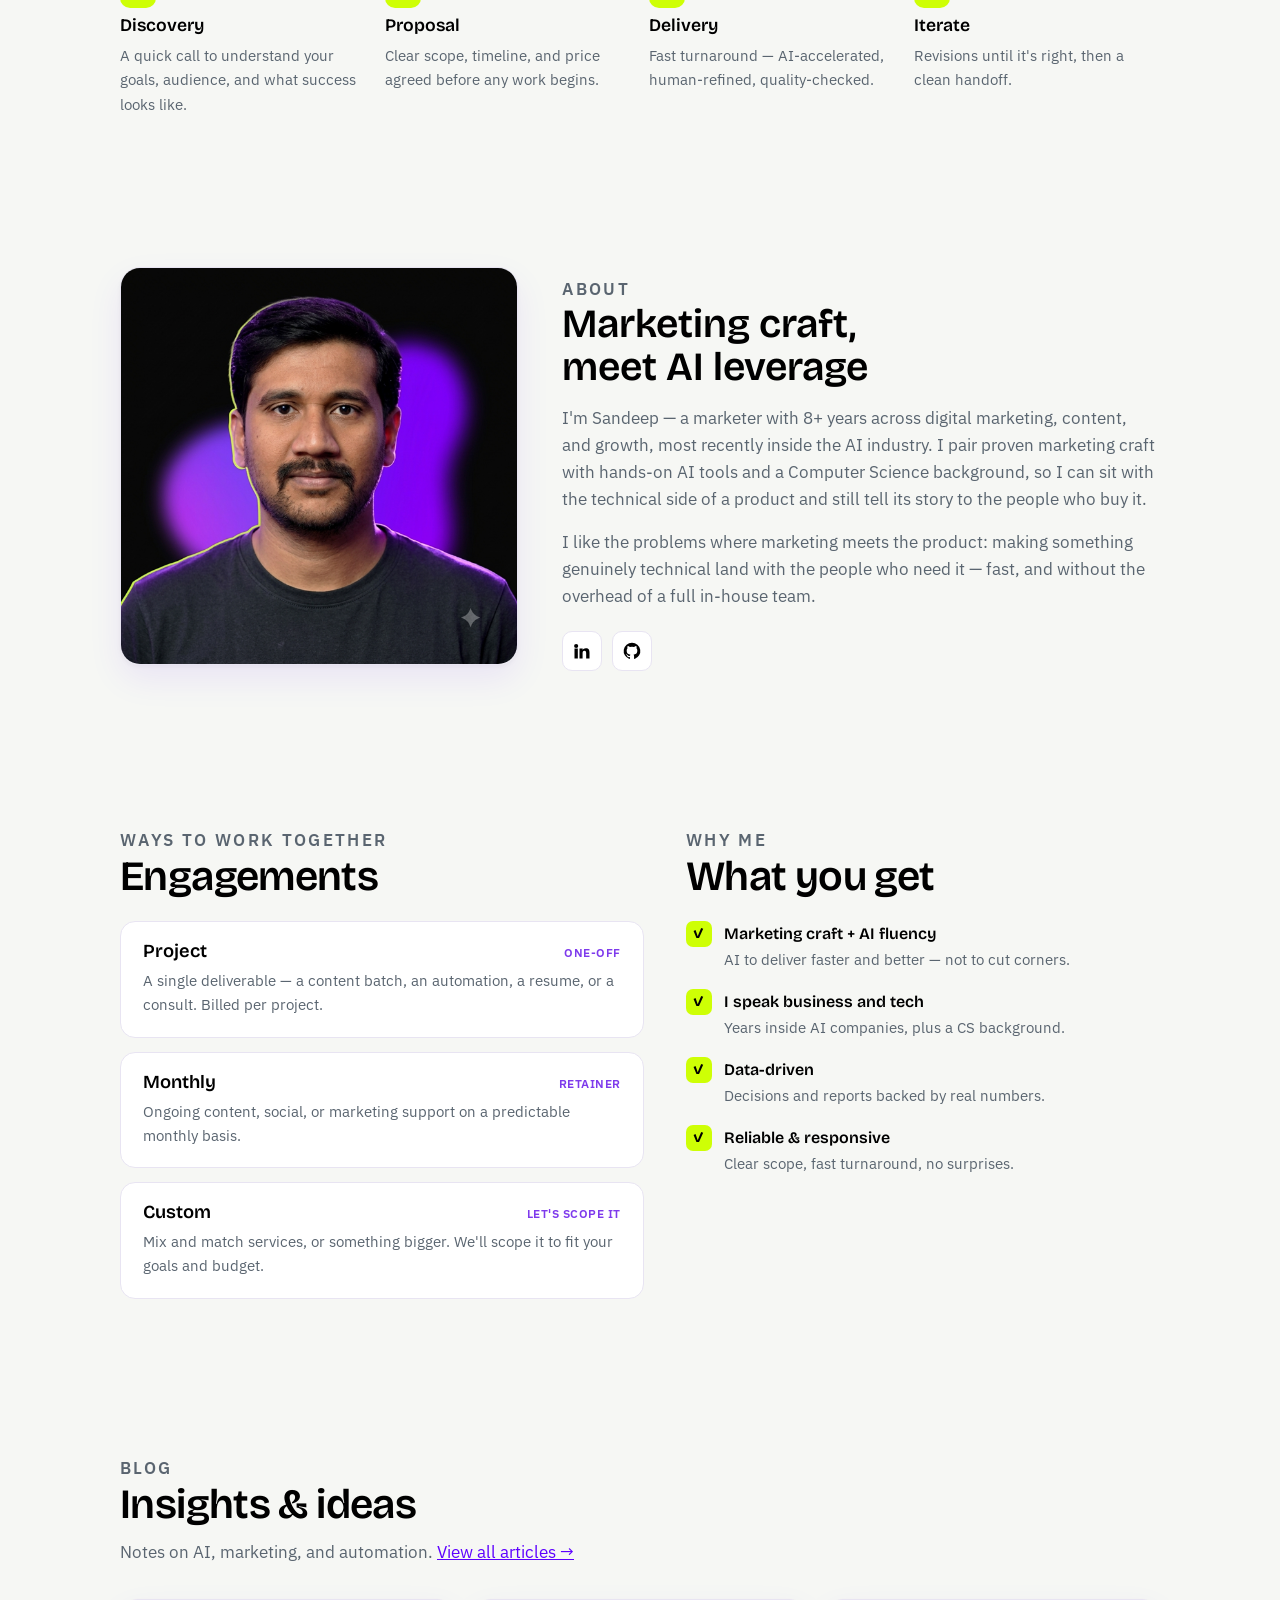
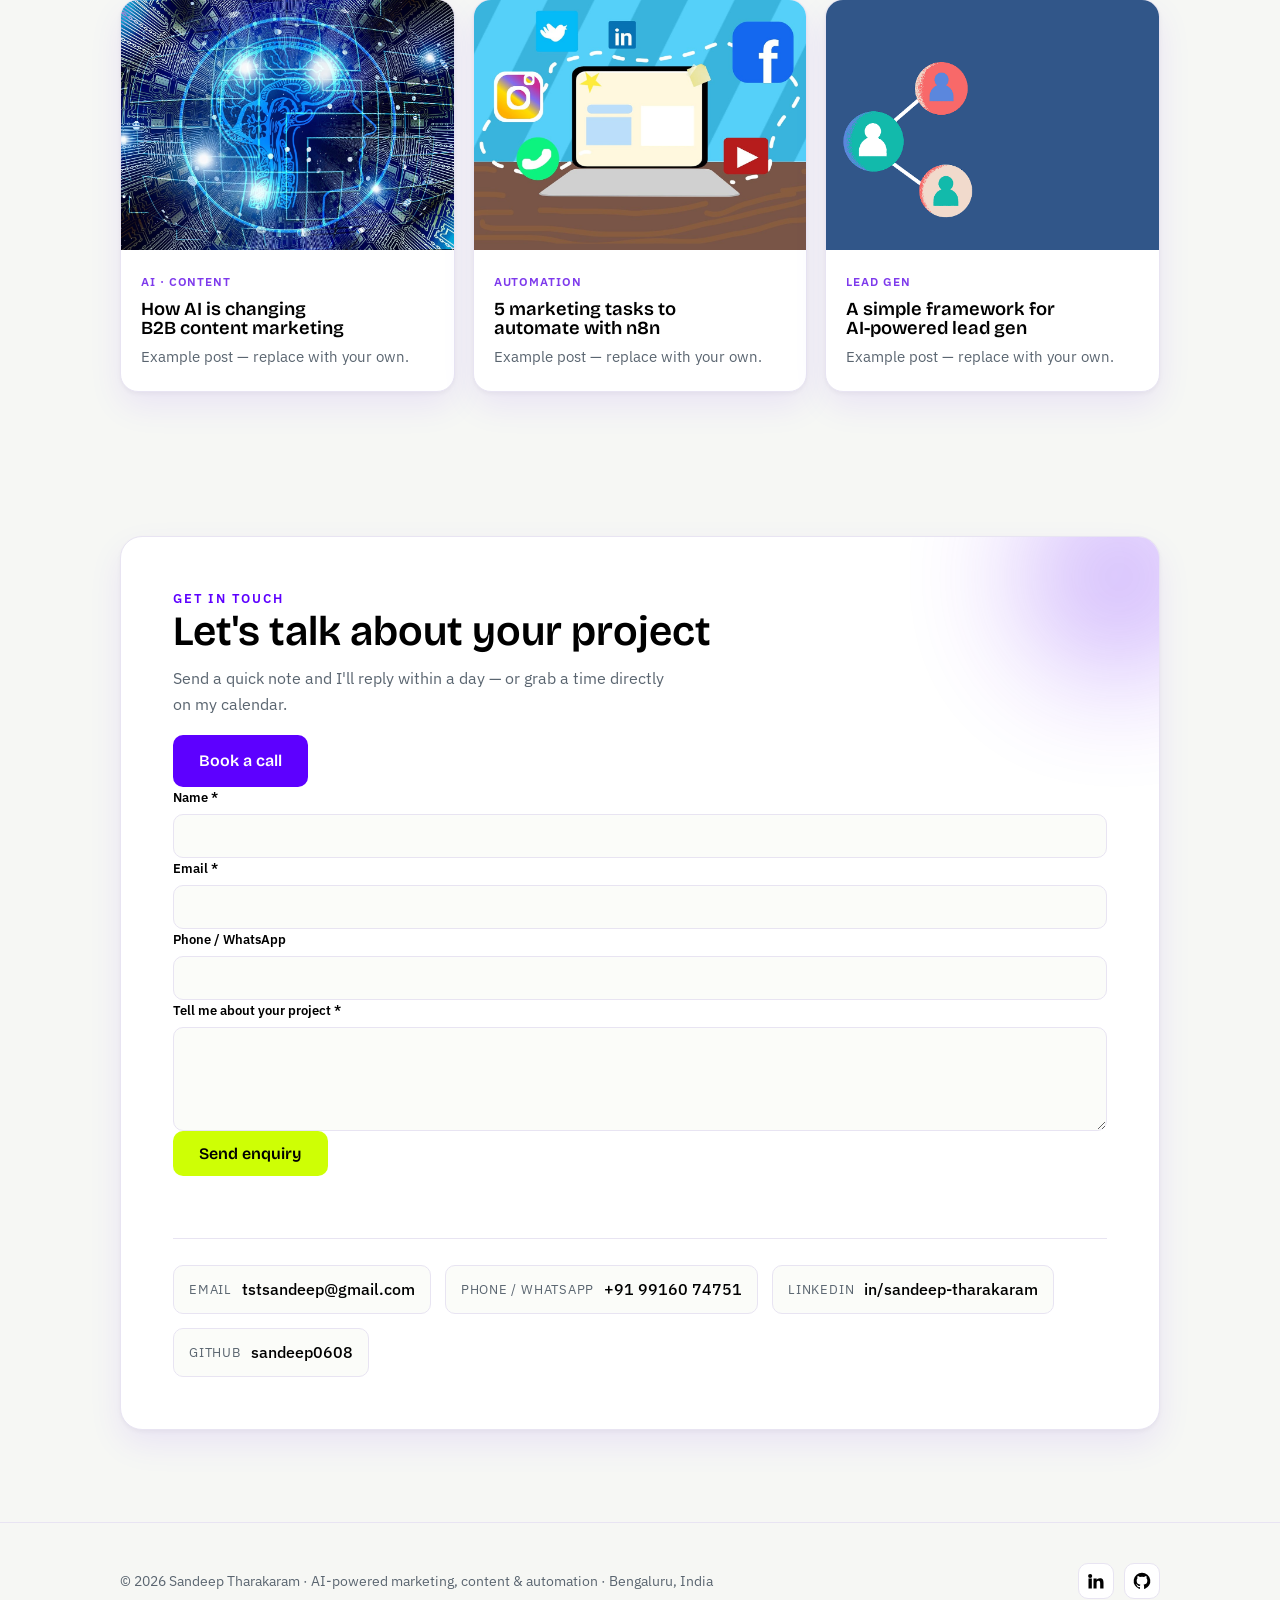
==== commit a774284b: "Fix title and logo link in index.html" ====
--- a/index.html
+++ b/index.html
@@ -3,7 +3,7 @@
 <head>
 <meta charset="utf-8">
 <meta name="viewport" content="width=device-width, initial-scale=1, viewport-fit=cover">
-<title>Sandeep Tharakaram — AI-Powered Marketing & Automation</title>
+<title>Sandeep Tharakaram - AI-Powered Marketing & Automation</title>
 <meta name="description" content="Freelance AI-powered marketing, content, automation, and consulting services by Sandeep Tharakaram — Bengaluru, remote worldwide.">
 <link rel="icon" href="images/favicon.svg" type="image/svg+xml">
 <link rel="preconnect" href="https://fonts.googleapis.com">
@@ -15,7 +15,7 @@
 
 <nav class="nav">
   <div class="wrap nav-in">
-    <a class="logo" href="#top">Sandeep<b>.</b></a>
+    <a class="logo" href="#top">Sandeep<b>.</b>T</a>
     <div class="nav-links">
       <a href="#services">Services</a>
       <a href="#work">Work</a>
@@ -46,7 +46,7 @@
       </div>
       <div class="hero-art reveal">
         <span class="blob" aria-hidden="true"></span>
-        <img src="images/Hero.png" alt="Hero Image">
+        <img src="images/hero.png" alt="Hero Image">
       </div>
     </div>
   </header>
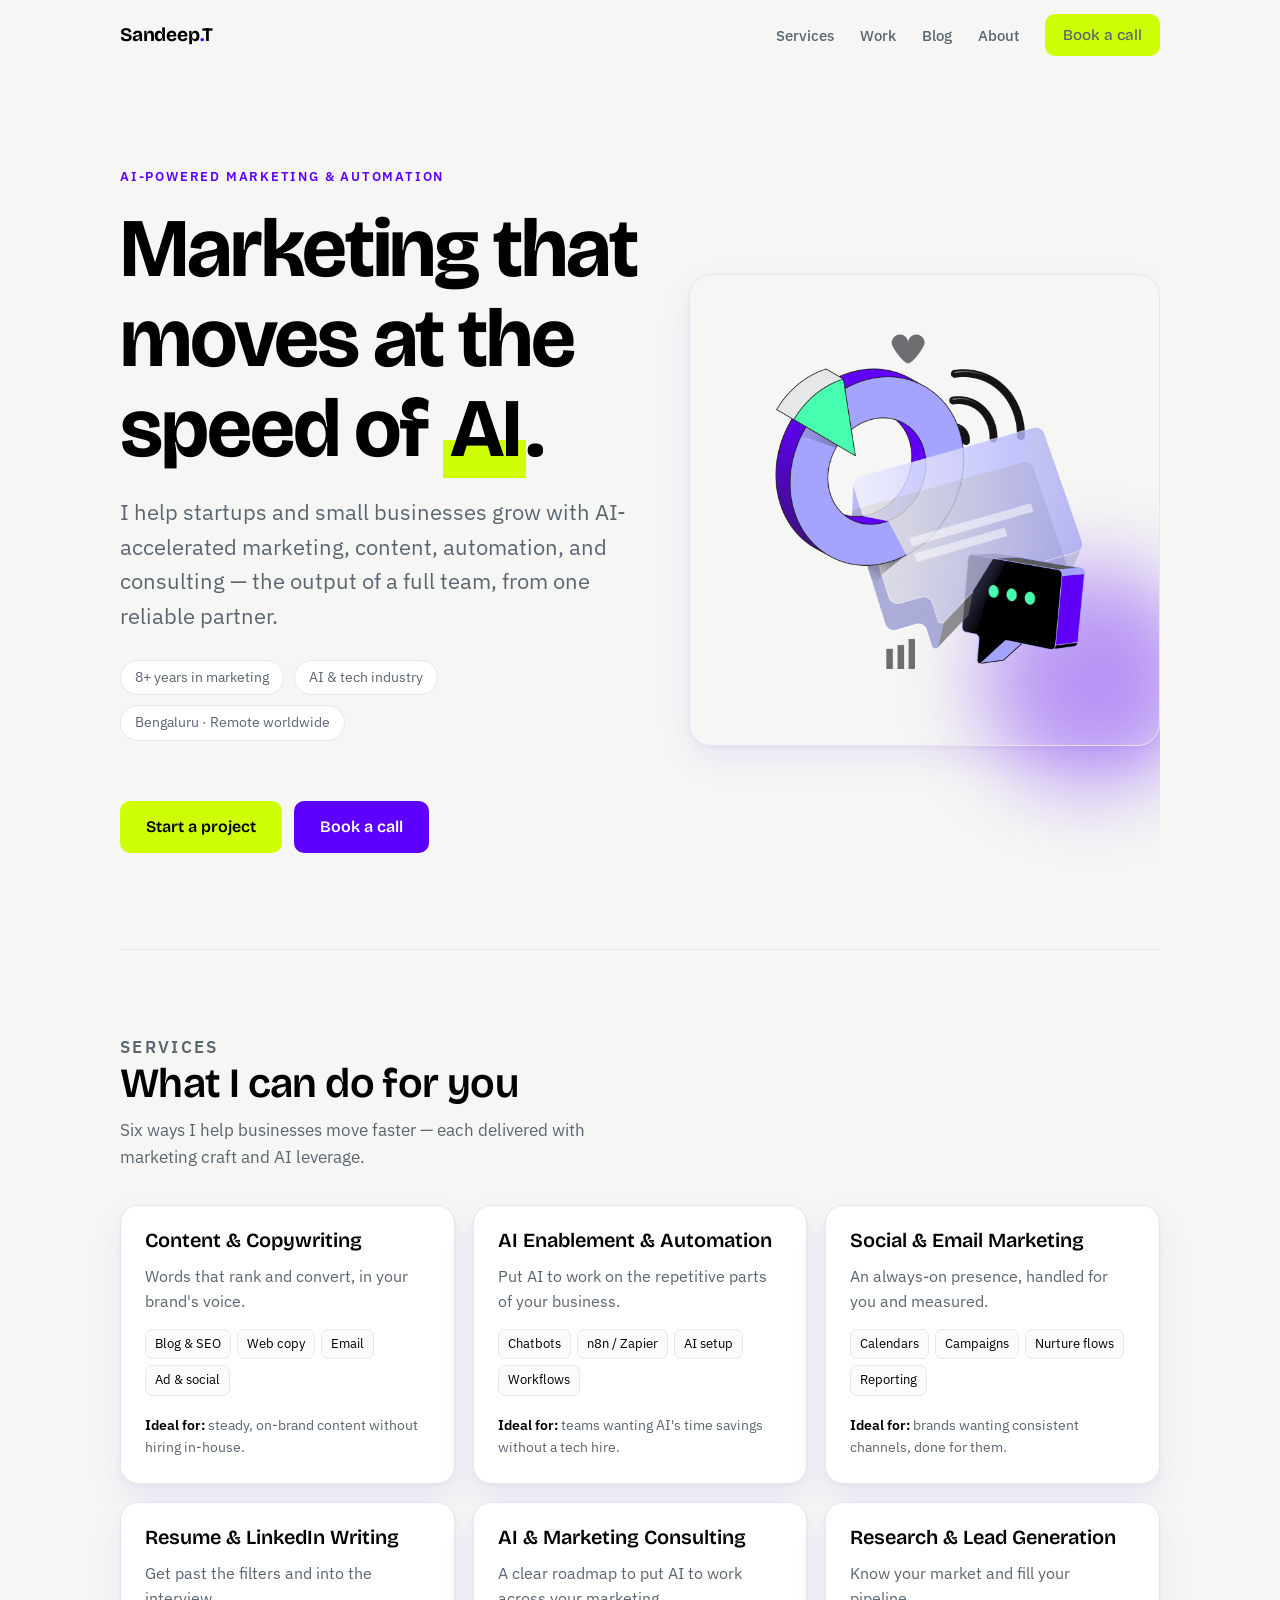
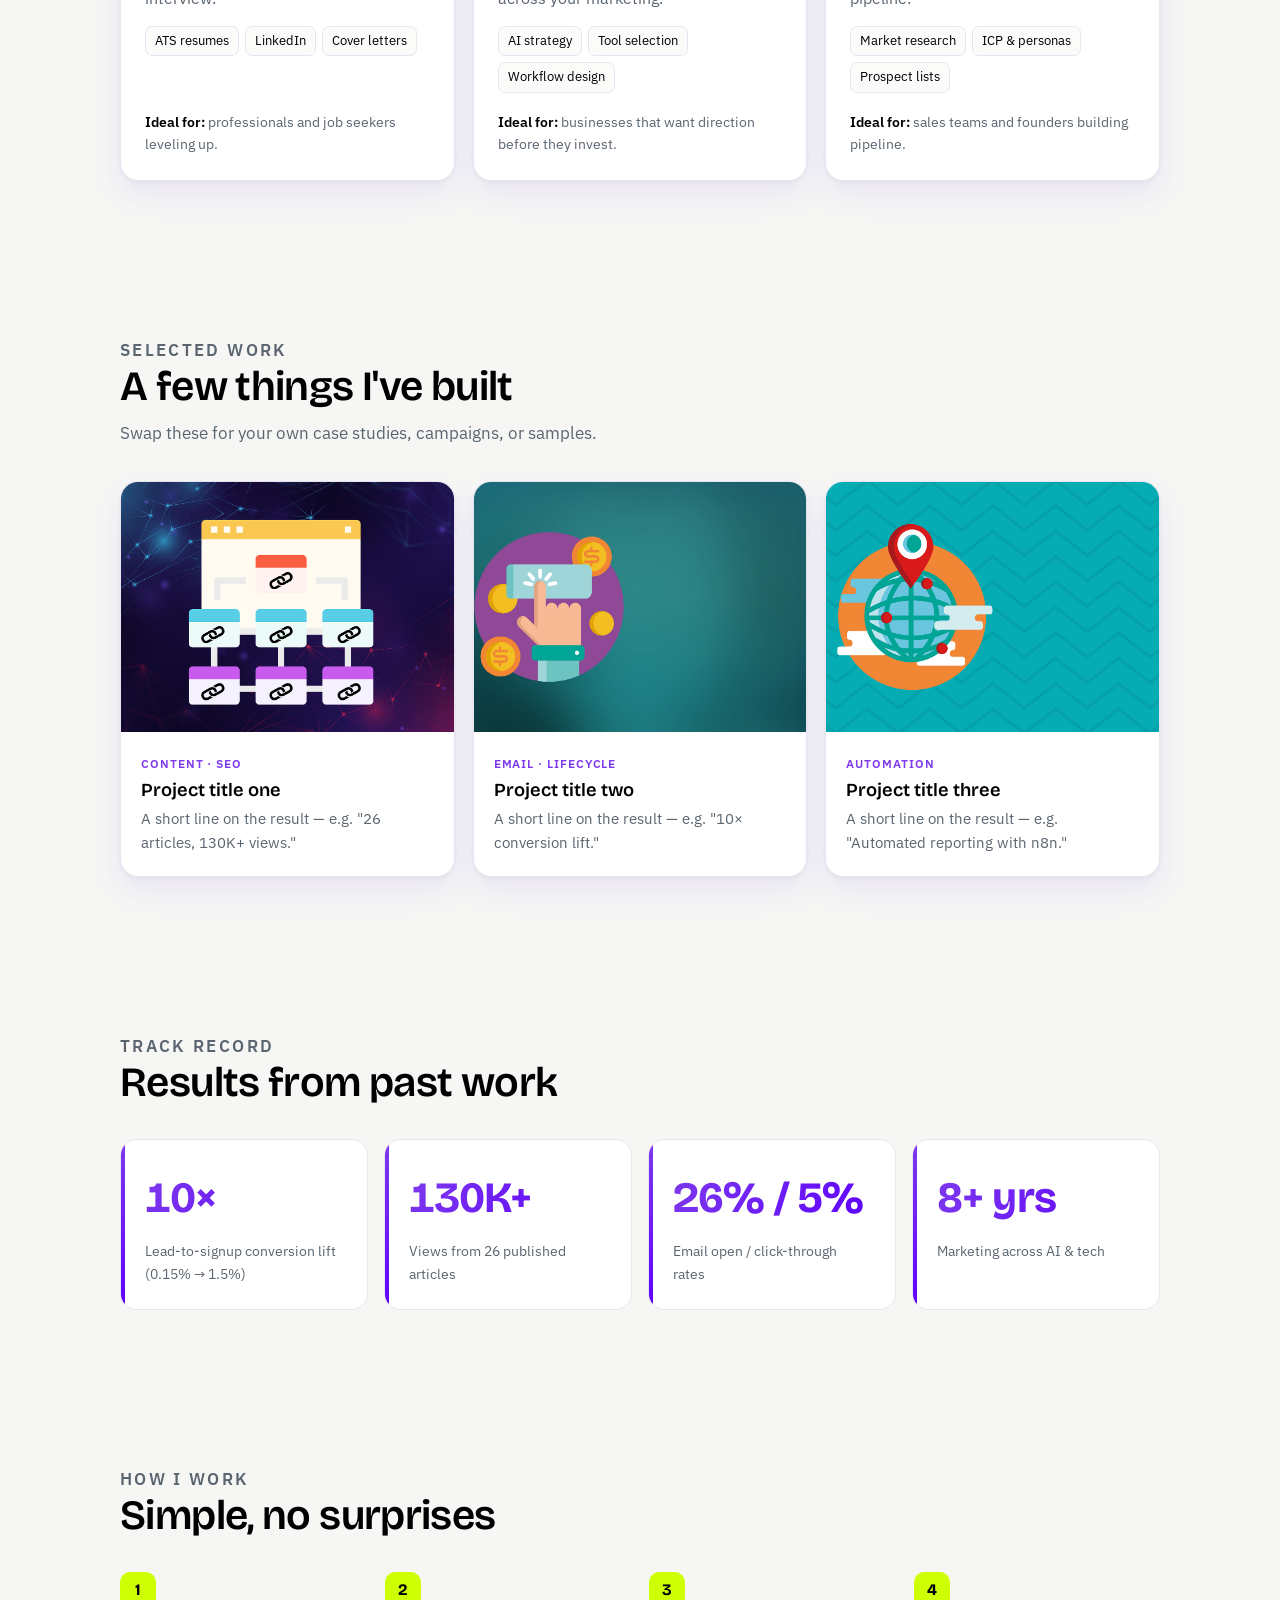
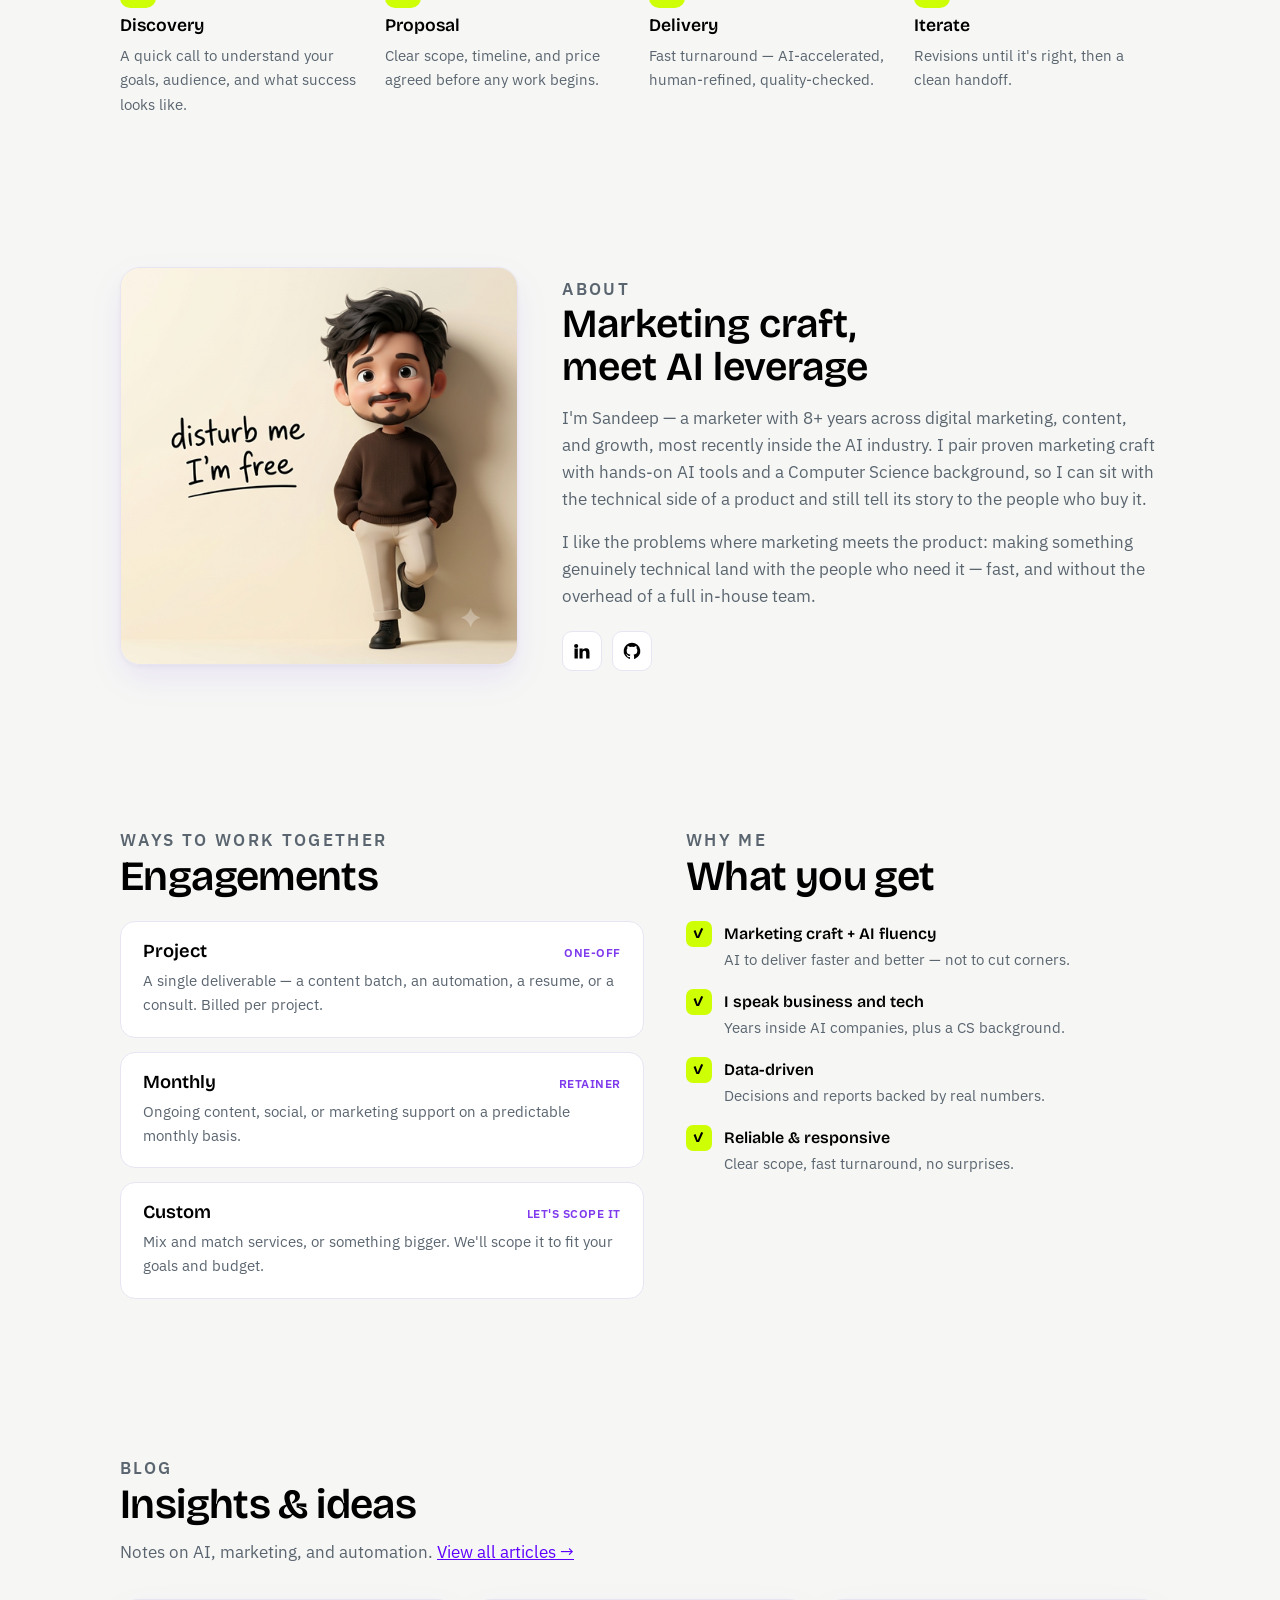
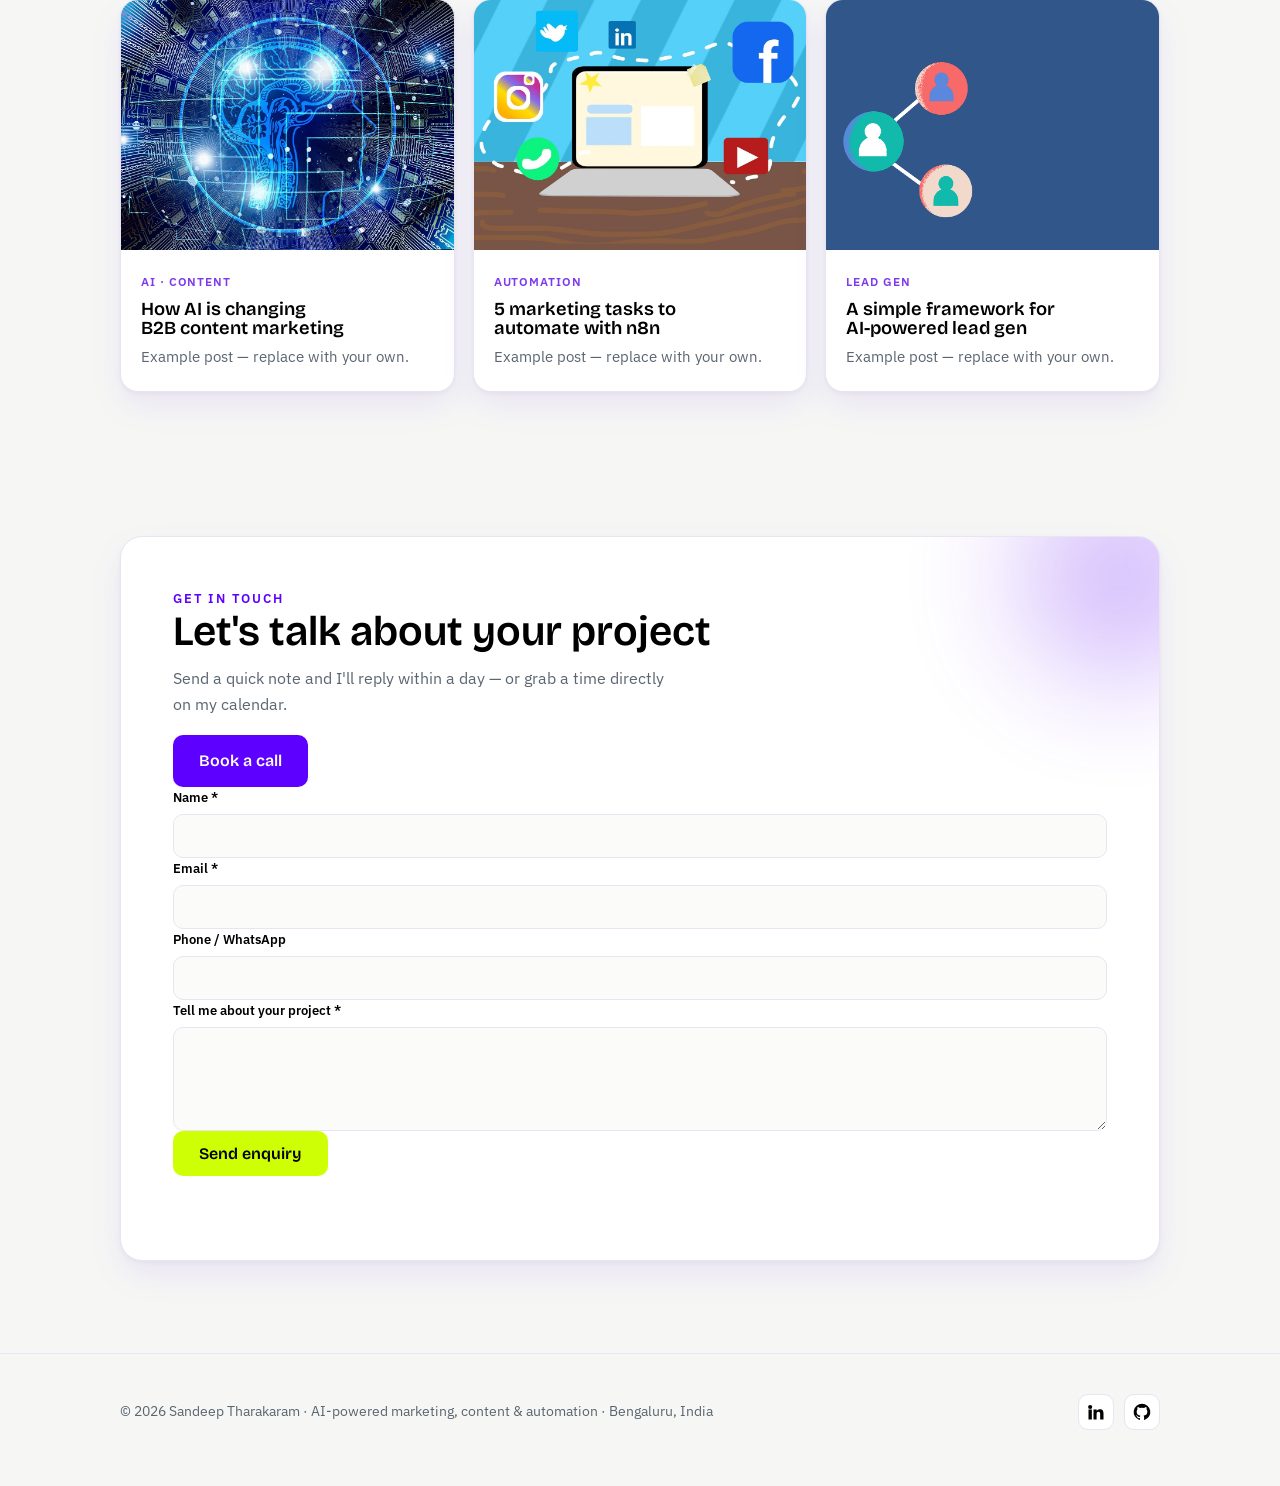
==== commit 3ef6db4f: "Comment out contact list in index.html Commented out the contact list section in the HTML." ====
--- a/index.html
+++ b/index.html
@@ -170,12 +170,12 @@
         <p class="formmsg" id="formMsg" role="status" aria-live="polite"></p>
       </form>
 
-      <div class="contact-list">
+      <!--<div class="contact-list">
         <div class="cline"><span class="k">Email</span><span class="v">tstsandeep@gmail.com</span></div>
         <div class="cline"><span class="k">Phone / WhatsApp</span><span class="v">+91 99160 74751</span></div>
         <div class="cline"><span class="k">LinkedIn</span><a class="v" href="https://www.linkedin.com/in/sandeep-tharakaram" target="_blank" rel="noopener">in/sandeep-tharakaram</a></div>
         <div class="cline"><span class="k">GitHub</span><a class="v" href="https://github.com/sandeep0608" target="_blank" rel="noopener">sandeep0608</a></div>
-      </div>
+      </div>-->
     </div>
   </section>
 
